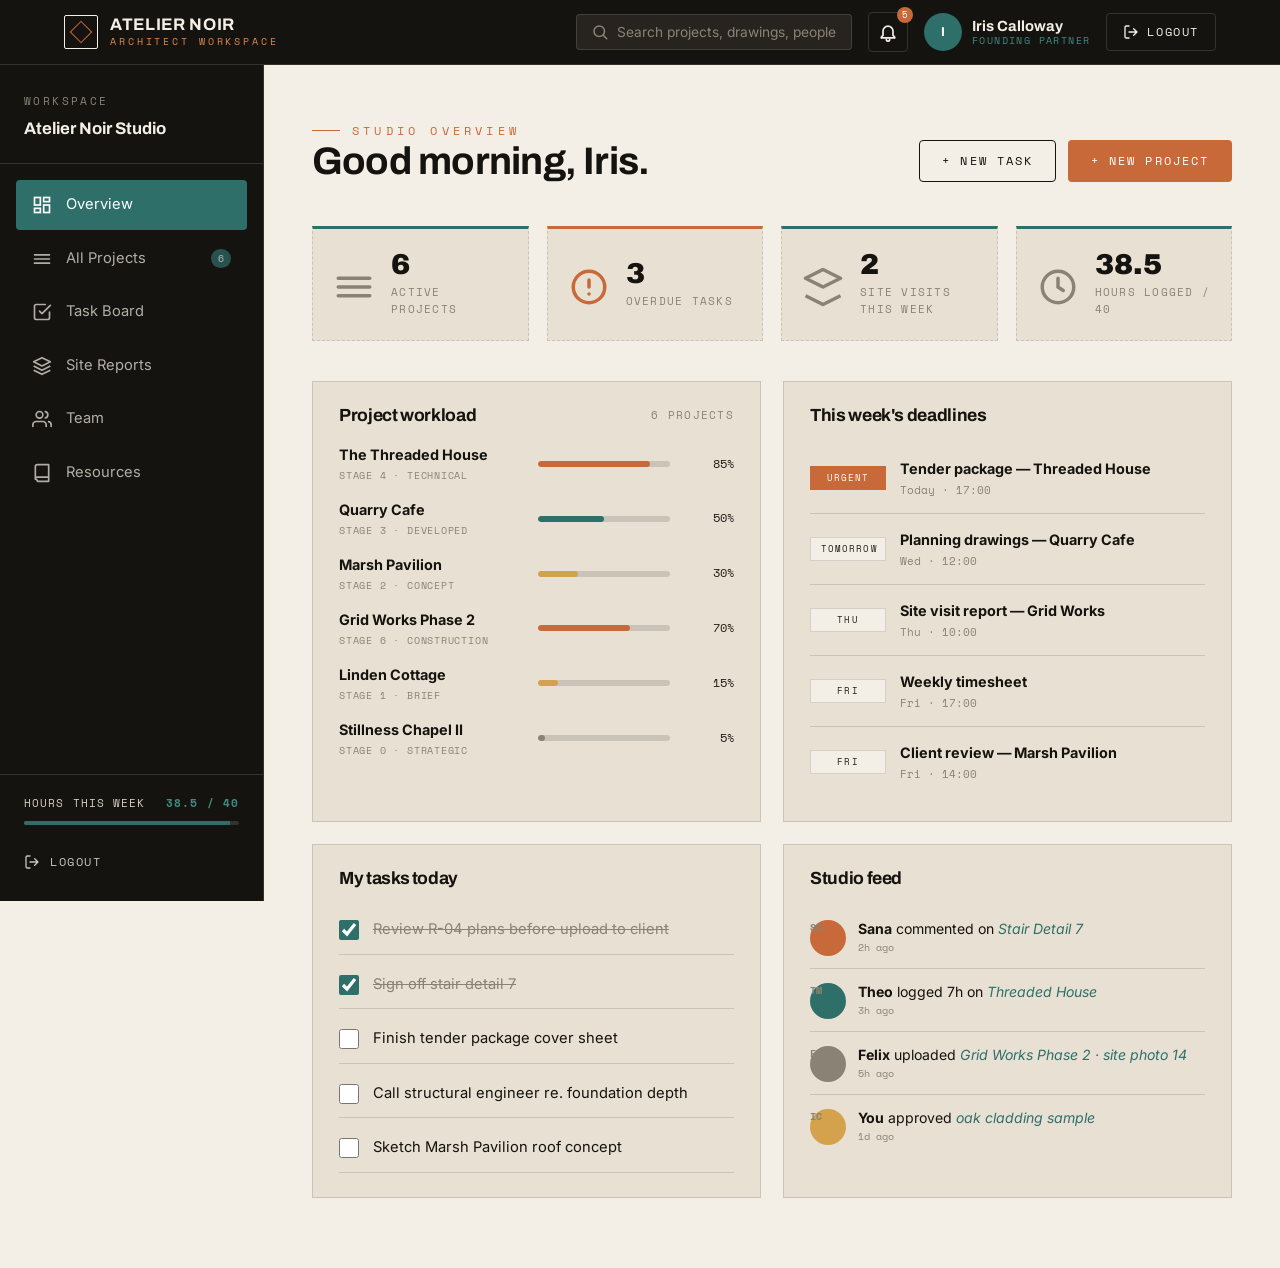
==== architect-dashboard.html @ d4b509c8 "first commit" ====
<!DOCTYPE html>
<html lang="en">
<head>
<meta charset="UTF-8" />
<meta name="viewport" content="width=device-width, initial-scale=1.0" />
<title>Architect Workspace — Atelier Noir</title>
<meta name="description" content="Architect workspace for Atelier Noir — manage projects, tasks, site reports, team and studio resources." />
<link rel="preconnect" href="https://fonts.googleapis.com" />
<link rel="preconnect" href="https://fonts.gstatic.com" crossorigin />
<link href="https://fonts.googleapis.com/css2?family=Archivo:wght@400;500;700;900&family=Inter:wght@300;400;500;600&family=Space+Mono:wght@400;700&display=swap" rel="stylesheet" />
<link rel="stylesheet" href="css/theme.css" />
<link rel="stylesheet" href="css/architect.css" />
</head>
<body class="dash-body" data-role="architect">

<!-- ============ STICKY TOPBAR ============ -->
<header class="dash-topbar" id="dashTopbar">
  <button class="sidebar-toggle" id="sidebarToggle" aria-label="Toggle menu">
    <span></span><span></span><span></span>
  </button>
  <a href="index.html" class="dash-brand">
    <span class="brand-mark"></span>
    <span class="brand-name">ATELIER NOIR<span>ARCHITECT WORKSPACE</span></span>
  </a>
  <div class="topbar-right">
    <div class="topbar-search">
      <svg viewBox="0 0 24 24"><circle cx="11" cy="11" r="7" fill="none" stroke="currentColor" stroke-width="2"/><path d="M21 21l-4.3-4.3" stroke="currentColor" stroke-width="2" stroke-linecap="round"/></svg>
      <input type="text" placeholder="Search projects, drawings, people…" id="globalSearch" />
    </div>
    <button class="icon-btn" aria-label="Notifications" id="notifBtn">
      <svg viewBox="0 0 24 24"><path d="M18 16v-5a6 6 0 10-12 0v5l-2 2v1h16v-1l-2-2zM10 21a2 2 0 004 0" fill="none" stroke="currentColor" stroke-width="2" stroke-linecap="round"/></svg>
      <i class="badge">5</i>
    </button>
    <div class="topbar-user">
      <span class="tu-avatar" style="background:#2f6f6a"><span class="avatarLetter">I</span></span>
      <span class="tu-name"><b class="profileName">Iris Calloway</b><i>Founding Partner</i></span>
    </div>
    <a href="login.html" class="logout-btn" id="logoutBtn">
      <svg viewBox="0 0 24 24"><path d="M9 21H5a2 2 0 01-2-2V5a2 2 0 012-2h4M16 17l5-5-5-5M21 12H9" fill="none" stroke="currentColor" stroke-width="2" stroke-linecap="round" stroke-linejoin="round"/></svg>
      <span>Logout</span>
    </a>
  </div>
</header>

<div class="notif-panel" id="notifPanel">
  <p class="np-title">Notifications</p>
  <div class="np-item"><i class="np-dot urgent"></i><div><b>Tender overdue — Threaded House</b><span>Package delayed 2 days</span></div></div>
  <div class="np-item"><i class="np-dot"></i><div><b>Planning decision — Quarry Cafe</b><span>Consent granted with conditions</span></div></div>
  <div class="np-item"><i class="np-dot"></i><div><b>Sana commented on stair detail</b><span>Stair Detail 7 — R-02</span></div></div>
  <div class="np-item"><i class="np-dot"></i><div><b>New RFI from contractor</b><span>Grid Works · structural query</span></div></div>
  <div class="np-item"><i class="np-dot"></i><div><b>Weekly timesheet due</b><span>Fri 17:00</span></div></div>
</div>

<div class="dash-layout">

  <!-- ============ SIDEBAR ============ -->
  <aside class="dash-sidebar" id="dashSidebar">
    <div class="sb-head">
      <p class="sb-label">Workspace</p>
      <p class="sb-project">Atelier Noir Studio</p>
    </div>
    <nav class="sb-nav">
      <button class="sb-link active" data-module="overview">
        <svg viewBox="0 0 24 24"><rect x="3" y="3" width="7" height="9" fill="none" stroke="currentColor" stroke-width="2"/><rect x="14" y="3" width="7" height="5" fill="none" stroke="currentColor" stroke-width="2"/><rect x="14" y="12" width="7" height="9" fill="none" stroke="currentColor" stroke-width="2"/><rect x="3" y="16" width="7" height="5" fill="none" stroke="currentColor" stroke-width="2"/></svg>
        <span>Overview</span>
      </button>
      <button class="sb-link" data-module="projects">
        <svg viewBox="0 0 24 24"><path d="M3 7h18M3 12h18M3 17h18" stroke="currentColor" stroke-width="2" stroke-linecap="round"/></svg>
        <span>All Projects</span>
        <i class="sb-count">6</i>
      </button>
      <button class="sb-link" data-module="tasks">
        <svg viewBox="0 0 24 24"><path d="M9 11l3 3L22 4" fill="none" stroke="currentColor" stroke-width="2" stroke-linecap="round" stroke-linejoin="round"/><path d="M21 12v7a2 2 0 01-2 2H5a2 2 0 01-2-2V5a2 2 0 012-2h11" fill="none" stroke="currentColor" stroke-width="2" stroke-linecap="round"/></svg>
        <span>Task Board</span>
      </button>
      <button class="sb-link" data-module="site">
        <svg viewBox="0 0 24 24"><path d="M12 2L2 7l10 5 10-5-10-5zM2 17l10 5 10-5M2 12l10 5 10-5" fill="none" stroke="currentColor" stroke-width="2" stroke-linejoin="round"/></svg>
        <span>Site Reports</span>
      </button>
      <button class="sb-link" data-module="team">
        <svg viewBox="0 0 24 24"><path d="M17 21v-2a4 4 0 00-4-4H5a4 4 0 00-4 4v2M9 11a4 4 0 100-8 4 4 0 000 8zM23 21v-2a4 4 0 00-3-3.87M16 3.13a4 4 0 010 7.75" fill="none" stroke="currentColor" stroke-width="2" stroke-linecap="round" stroke-linejoin="round"/></svg>
        <span>Team</span>
      </button>
      <button class="sb-link" data-module="resources">
        <svg viewBox="0 0 24 24"><path d="M4 19.5A2.5 2.5 0 016.5 17H20V2H6.5A2.5 2.5 0 004 4.5v15zM4 19.5A2.5 2.5 0 016.5 22H20v-5H6.5A2.5 2.5 0 004 19.5z" fill="none" stroke="currentColor" stroke-width="2" stroke-linejoin="round"/></svg>
        <span>Resources</span>
      </button>
    </nav>
    <div class="sb-foot">
      <div class="sb-stat-mini">
        <div class="ssm-row"><span>Hours this week</span><b>38.5 / 40</b></div>
        <div class="ssm-bar"><i style="width:96%"></i></div>
      </div>
      <a href="login.html" class="sb-logout">
        <svg viewBox="0 0 24 24"><path d="M9 21H5a2 2 0 01-2-2V5a2 2 0 012-2h4M16 17l5-5-5-5M21 12H9" fill="none" stroke="currentColor" stroke-width="2" stroke-linecap="round" stroke-linejoin="round"/></svg>
        <span>Logout</span>
      </a>
    </div>
  </aside>

  <div class="sidebar-backdrop" id="sidebarBackdrop"></div>

  <!-- ============ MAIN ============ -->
  <main class="dash-main">

    <!-- ===== OVERVIEW ===== -->
    <section class="module active" id="m-overview">
      <div class="module-head">
        <div>
          <p class="eyebrow">Studio overview</p>
          <h1>Good morning, <span class="profileName">Iris</span>.</h1>
        </div>
        <div class="module-head-actions">
          <button class="btn btn-outline btn-dark sm-btn" id="newTaskBtn">+ New task</button>
          <button class="btn btn-solid sm-btn" id="newProjectBtn">+ New project</button>
        </div>
      </div>

      <!-- KPI row -->
      <div class="kpi-grid">
        <div class="kpi-card">
          <span class="kpi-ic"><svg viewBox="0 0 24 24"><path d="M3 7h18M3 12h18M3 17h18" stroke="currentColor" stroke-width="2" stroke-linecap="round"/></svg></span>
          <div><b>6</b><span>Active projects</span></div>
        </div>
        <div class="kpi-card kpi-warn">
          <span class="kpi-ic"><svg viewBox="0 0 24 24"><circle cx="12" cy="12" r="9" fill="none" stroke="currentColor" stroke-width="2"/><path d="M12 8v4M12 16h.01" stroke="currentColor" stroke-width="2" stroke-linecap="round"/></svg></span>
          <div><b>3</b><span>Overdue tasks</span></div>
        </div>
        <div class="kpi-card">
          <span class="kpi-ic"><svg viewBox="0 0 24 24"><path d="M12 2L2 7l10 5 10-5-10-5zM2 17l10 5 10-5" fill="none" stroke="currentColor" stroke-width="2" stroke-linejoin="round"/></svg></span>
          <div><b>2</b><span>Site visits this week</span></div>
        </div>
        <div class="kpi-card">
          <span class="kpi-ic"><svg viewBox="0 0 24 24"><circle cx="12" cy="12" r="9" fill="none" stroke="currentColor" stroke-width="2"/><path d="M12 7v5l3 2" fill="none" stroke="currentColor" stroke-width="2" stroke-linecap="round"/></svg></span>
          <div><b>38.5</b><span>Hours logged / 40</span></div>
        </div>
      </div>

      <!-- workload + deadlines -->
      <div class="ov-two-col">
        <div class="ov-panel">
          <div class="op-head"><h3>Project workload</h3><span>6 projects</span></div>
          <div class="workload-list">
            <div class="wl-row"><div class="wl-info"><b>The Threaded House</b><span>Stage 4 · Technical</span></div><div class="wl-bar"><i style="width:85%;background:var(--accent)"></i></div><span class="wl-pct">85%</span></div>
            <div class="wl-row"><div class="wl-info"><b>Quarry Cafe</b><span>Stage 3 · Developed</span></div><div class="wl-bar"><i style="width:50%;background:var(--teal)"></i></div><span class="wl-pct">50%</span></div>
            <div class="wl-row"><div class="wl-info"><b>Marsh Pavilion</b><span>Stage 2 · Concept</span></div><div class="wl-bar"><i style="width:30%;background:var(--gold)"></i></div><span class="wl-pct">30%</span></div>
            <div class="wl-row"><div class="wl-info"><b>Grid Works Phase 2</b><span>Stage 6 · Construction</span></div><div class="wl-bar"><i style="width:70%;background:var(--accent)"></i></div><span class="wl-pct">70%</span></div>
            <div class="wl-row"><div class="wl-info"><b>Linden Cottage</b><span>Stage 1 · Brief</span></div><div class="wl-bar"><i style="width:15%;background:var(--gold)"></i></div><span class="wl-pct">15%</span></div>
            <div class="wl-row"><div class="wl-info"><b>Stillness Chapel II</b><span>Stage 0 · Strategic</span></div><div class="wl-bar"><i style="width:5%;background:var(--stone)"></i></div><span class="wl-pct">5%</span></div>
          </div>
        </div>

        <div class="ov-panel">
          <div class="op-head"><h3>This week's deadlines</h3></div>
          <div class="deadline-list">
            <div class="dl-row urgent"><span class="dl-flag">URGENT</span><div><b>Tender package — Threaded House</b><i>Today · 17:00</i></div></div>
            <div class="dl-row"><span class="dl-flag">TOMORROW</span><div><b>Planning drawings — Quarry Cafe</b><i>Wed · 12:00</i></div></div>
            <div class="dl-row"><span class="dl-flag">THU</span><div><b>Site visit report — Grid Works</b><i>Thu · 10:00</i></div></div>
            <div class="dl-row"><span class="dl-flag">FRI</span><div><b>Weekly timesheet</b><i>Fri · 17:00</i></div></div>
            <div class="dl-row"><span class="dl-flag">FRI</span><div><b>Client review — Marsh Pavilion</b><i>Fri · 14:00</i></div></div>
          </div>
        </div>
      </div>

      <!-- recent tasks + feed -->
      <div class="ov-two-col">
        <div class="ov-panel">
          <div class="op-head"><h3>My tasks today</h3></div>
          <div class="today-tasks">
            <label class="tt-row"><input type="checkbox" checked /><span class="tt-text done">Review R-04 plans before upload to client</span></label>
            <label class="tt-row"><input type="checkbox" checked /><span class="tt-text done">Sign off stair detail 7</span></label>
            <label class="tt-row"><input type="checkbox" /><span class="tt-text">Finish tender package cover sheet</span></label>
            <label class="tt-row"><input type="checkbox" /><span class="tt-text">Call structural engineer re. foundation depth</span></label>
            <label class="tt-row"><input type="checkbox" /><span class="tt-text">Sketch Marsh Pavilion roof concept</span></label>
          </div>
        </div>
        <div class="ov-panel">
          <div class="op-head"><h3>Studio feed</h3></div>
          <div class="feed-list">
            <div class="feed-row"><span class="feed-av" style="background:#c8693a">SO</span><div><b>Sana</b> commented on <i>Stair Detail 7</i><span>2h ago</span></div></div>
            <div class="feed-row"><span class="feed-av" style="background:#2f6f6a">TM</span><div><b>Theo</b> logged 7h on <i>Threaded House</i><span>3h ago</span></div></div>
            <div class="feed-row"><span class="feed-av" style="background:#8a8275">FB</span><div><b>Felix</b> uploaded <i>Grid Works Phase 2 · site photo 14</i><span>5h ago</span></div></div>
            <div class="feed-row"><span class="feed-av" style="background:#d4a24c">IC</span><div><b>You</b> approved <i>oak cladding sample</i><span>1d ago</span></div></div>
          </div>
        </div>
      </div>
    </section>

    <!-- ===== ALL PROJECTS ===== -->
    <section class="module" id="m-projects">
      <div class="module-head">
        <div><p class="eyebrow">Studio portfolio</p><h1>All Projects</h1></div>
        <div class="proj-controls">
          <div class="proj-search"><svg viewBox="0 0 24 24"><circle cx="11" cy="11" r="7" fill="none" stroke="currentColor" stroke-width="2"/><path d="M21 21l-4.3-4.3" stroke="currentColor" stroke-width="2" stroke-linecap="round"/></svg><input type="text" id="projSearch" placeholder="Filter by name…" /></div>
          <select id="projStageFilter" class="proj-select">
            <option value="all">All stages</option>
            <option value="0">Stage 0</option><option value="1">Stage 1</option><option value="2">Stage 2</option><option value="3">Stage 3</option><option value="4">Stage 4</option><option value="6">Stage 6</option>
          </select>
        </div>
      </div>

      <div class="proj-table">
        <div class="prt-head">
          <span>Project</span><span>Stage</span><span>Lead</span><span>Team</span><span>Progress</span><span>Status</span>
        </div>
        <div class="prt-row" data-name="threaded house" data-stage="4">
          <div class="prt-name"><img src="images/dash1.webp" alt="" /><div><b>The Threaded House</b><i>Islington · Residential</i></div></div>
          <span>Stage 4</span>
          <span>Iris Calloway</span>
          <div class="prt-team"><span style="background:#2f6f6a">IC</span><span style="background:#c8693a">TM</span><span style="background:#d4a24c">SO</span></div>
          <div class="prt-prog"><div class="prt-bar"><i style="width:42%"></i></div><b>42%</b></div>
          <span class="prt-status active">On track</span>
        </div>
        <div class="prt-row" data-name="quarry cafe" data-stage="3">
          <div class="prt-name"><img src="images/dash2.webp" alt="" /><div><b>Quarry Cafe</b><i>Derbyshire · Cultural</i></div></div>
          <span>Stage 3</span>
          <span>Iris Calloway</span>
          <div class="prt-team"><span style="background:#2f6f6a">IC</span><span style="background:#8a8275">FB</span></div>
          <div class="prt-prog"><div class="prt-bar"><i style="width:58%"></i></div><b>58%</b></div>
          <span class="prt-status">Planning</span>
        </div>
        <div class="prt-row" data-name="marsh pavilion" data-stage="2">
          <div class="prt-name"><img src="images/dash3.webp" alt="" /><div><b>Marsh Pavilion</b><i>Norfolk · Cultural</i></div></div>
          <span>Stage 2</span>
          <span>Theo Marchetti</span>
          <div class="prt-team"><span style="background:#c8693a">TM</span><span style="background:#d4a24c">SO</span></div>
          <div class="prt-prog"><div class="prt-bar"><i style="width:30%"></i></div><b>30%</b></div>
          <span class="prt-status">Concept</span>
        </div>
        <div class="prt-row" data-name="grid works phase 2" data-stage="6">
          <div class="prt-name"><img src="images/dash4.webp" alt="" /><div><b>Grid Works Phase 2</b><i>Birmingham · Commercial</i></div></div>
          <span>Stage 6</span>
          <span>Felix Brandt</span>
          <div class="prt-team"><span style="background:#8a8275">FB</span><span style="background:#2f6f6a">IC</span><span style="background:#c8693a">TM</span></div>
          <div class="prt-prog"><div class="prt-bar"><i style="width:70%"></i></div><b>70%</b></div>
          <span class="prt-status active">On site</span>
        </div>
        <div class="prt-row" data-name="linden cottage" data-stage="1">
          <div class="prt-name"><img src="images/dash5.webp" alt="" /><div><b>Linden Cottage</b><i>Surrey · Residential</i></div></div>
          <span>Stage 1</span>
          <span>Theo Marchetti</span>
          <div class="prt-team"><span style="background:#c8693a">TM</span></div>
          <div class="prt-prog"><div class="prt-bar"><i style="width:15%"></i></div><b>15%</b></div>
          <span class="prt-status">Brief</span>
        </div>
        <div class="prt-row" data-name="stillness chapel ii" data-stage="0">
          <div class="prt-name"><img src="images/dash6.webp" alt="" /><div><b>Stillness Chapel II</b><i>Kent · Cultural</i></div></div>
          <span>Stage 0</span>
          <span>Iris Calloway</span>
          <div class="prt-team"><span style="background:#2f6f6a">IC</span></div>
          <div class="prt-prog"><div class="prt-bar"><i style="width:5%"></i></div><b>5%</b></div>
          <span class="prt-status">Strategic</span>
        </div>
      </div>
    </section>

    <!-- ===== TASK BOARD ===== -->
    <section class="module" id="m-tasks">
      <div class="module-head">
        <div><p class="eyebrow">Kanban</p><h1>Task Board</h1></div>
        <button class="btn btn-solid sm-btn" id="addTaskCol">+ Add card</button>
      </div>
      <div class="kanban" id="kanban">
        <div class="kb-col">
          <div class="kb-col-head"><span class="kb-dot todo"></span><b>To do</b><i>4</i></div>
          <div class="kb-cards">
            <div class="kb-card" draggable="true">
              <span class="kb-tag" style="background:var(--accent)">Threaded House</span>
              <p>Finish tender cover sheet &amp; prelims</p>
              <div class="kb-foot"><span class="kb-due urgent">Today</span><span class="kb-av" style="background:#2f6f6a">IC</span></div>
            </div>
            <div class="kb-card" draggable="true">
              <span class="kb-tag" style="background:var(--teal)">Quarry Cafe</span>
              <p>Update planning drawings per conditions</p>
              <div class="kb-foot"><span class="kb-due">Wed</span><span class="kb-av" style="background:#8a8275">FB</span></div>
            </div>
            <div class="kb-card" draggable="true">
              <span class="kb-tag" style="background:var(--gold)">Marsh Pavilion</span>
              <p>Sketch roof concept — three options</p>
              <div class="kb-foot"><span class="kb-due">Fri</span><span class="kb-av" style="background:#c8693a">TM</span></div>
            </div>
            <div class="kb-card" draggable="true">
              <span class="kb-tag" style="background:var(--stone)">Studio</span>
              <p>Order basswood for model shop</p>
              <div class="kb-foot"><span class="kb-due">Next wk</span><span class="kb-av" style="background:#d4a24c">SO</span></div>
            </div>
          </div>
        </div>
        <div class="kb-col">
          <div class="kb-col-head"><span class="kb-dot doing"></span><b>In progress</b><i>3</i></div>
          <div class="kb-cards">
            <div class="kb-card" draggable="true">
              <span class="kb-tag" style="background:var(--accent)">Threaded House</span>
              <p>Stair detail 7 — steel stringer connection</p>
              <div class="kb-foot"><span class="kb-due">Today</span><span class="kb-av" style="background:#d4a24c">SO</span></div>
            </div>
            <div class="kb-card" draggable="true">
              <span class="kb-tag" style="background:var(--accent)">Threaded House</span>
              <p>R-04 ground &amp; first floor plans</p>
              <div class="kb-foot"><span class="kb-due">Today</span><span class="kb-av" style="background:#2f6f6a">IC</span></div>
            </div>
            <div class="kb-card" draggable="true">
              <span class="kb-tag" style="background:var(--teal)">Quarry Cafe</span>
              <p>Daylight study — south elevation</p>
              <div class="kb-foot"><span class="kb-due">Thu</span><span class="kb-av" style="background:#8a8275">FB</span></div>
            </div>
          </div>
        </div>
        <div class="kb-col">
          <div class="kb-col-head"><span class="kb-dot review"></span><b>In review</b><i>2</i></div>
          <div class="kb-cards">
            <div class="kb-card" draggable="true">
              <span class="kb-tag" style="background:var(--accent)">Threaded House</span>
              <p>Material sample — oak cladding</p>
              <div class="kb-foot"><span class="kb-due done">Approved</span><span class="kb-av" style="background:#2f6f6a">IC</span></div>
            </div>
            <div class="kb-card" draggable="true">
              <span class="kb-tag" style="background:var(--gold)">Marsh Pavilion</span>
              <p>Concept model 1:100 — review</p>
              <div class="kb-foot"><span class="kb-due">Fri</span><span class="kb-av" style="background:#c8693a">TM</span></div>
            </div>
          </div>
        </div>
        <div class="kb-col">
          <div class="kb-col-head"><span class="kb-dot done"></span><b>Done</b><i>5</i></div>
          <div class="kb-cards">
            <div class="kb-card" draggable="true">
              <span class="kb-tag" style="background:var(--accent)">Threaded House</span>
              <p>RIBA Stage 3 sign-off</p>
              <div class="kb-foot"><span class="kb-due done">Complete</span><span class="kb-av" style="background:#2f6f6a">IC</span></div>
            </div>
            <div class="kb-card" draggable="true">
              <span class="kb-tag" style="background:var(--teal)">Quarry Cafe</span>
              <p>Planning application submitted</p>
              <div class="kb-foot"><span class="kb-due done">Complete</span><span class="kb-av" style="background:#8a8275">FB</span></div>
            </div>
            <div class="kb-card" draggable="true">
              <span class="kb-tag" style="background:var(--accent)">Threaded House</span>
              <p>Structural calculations — foundations</p>
              <div class="kb-foot"><span class="kb-due done">Complete</span><span class="kb-av" style="background:#c8693a">TM</span></div>
            </div>
          </div>
        </div>
      </div>
    </section>

    <!-- ===== SITE REPORTS ===== -->
    <section class="module" id="m-site">
      <div class="module-head"><div><p class="eyebrow">On site</p><h1>Site Reports</h1></div></div>

      <div class="site-summary">
        <div class="ss-card"><b>2</b><span>Active sites</span></div>
        <div class="ss-card"><b>14</b><span>Reports this month</span></div>
        <div class="ss-card"><b>1</b><span>RFI open</span></div>
        <div class="ss-card"><b>0</b><span>Defects logged</span></div>
      </div>

      <div class="site-reports">
        <h3>Recent reports</h3>
        <div class="sr-card">
          <div class="sr-head">
            <div class="sr-thumb"><img src="images/dash7.webp" alt="Site" /></div>
            <div class="sr-meta"><span class="sr-date">12 Sep 2025</span><h4>Grid Works Phase 2 — Visit 14</h4><p>Birmingham · Felix Brandt</p></div>
            <span class="sr-status ok">On programme</span>
          </div>
          <div class="sr-body">
            <p>Steel frame erection 80% complete. Second-floor deck poured. Cladding mock-up panel approved on site. No safety incidents. Next visit: 26 Sep.</p>
            <div class="sr-photos">
              <img src="images/dash9.webp" alt="Site photo" />
              <img src="images/dash10.webp" alt="Site photo" />
              <img src="images/dash11.webp" alt="Site photo" />
            </div>
          </div>
        </div>
        <div class="sr-card">
          <div class="sr-head">
            <div class="sr-thumb"><img src="images/dash12.webp" alt="Site" /></div>
            <div class="sr-meta"><span class="sr-date">08 Sep 2025</span><h4>Threaded House — Pre-start check</h4><p>Islington · Iris Calloway</p></div>
            <span class="sr-status warn">Action needed</span>
          </div>
          <div class="sr-body">
            <p>Party wall agreement still pending with No. 42. Temporary staircase access confirmed. Hoarding permit granted. Recommend chasing party wall surveyor before site start.</p>
            <div class="sr-actions">
              <div class="sr-action"><b>Open</b><span>Party wall — No. 42</span></div>
              <div class="sr-action"><b>Closed</b><span>Hoarding permit</span></div>
              <div class="sr-action"><b>Closed</b><span>Temp power</span></div>
            </div>
          </div>
        </div>
        <div class="sr-card">
          <div class="sr-head">
            <div class="sr-thumb"><img src="images/dash13.webp" alt="Site" /></div>
            <div class="sr-meta"><span class="sr-date">02 Sep 2025</span><h4>Grid Works Phase 2 — Visit 13</h4><p>Birmingham · Felix Brandt</p></div>
            <span class="sr-status ok">On programme</span>
          </div>
          <div class="sr-body">
            <p>First-floor slab poured and cured. Service routes confirmed with M&E. Crane base inspected and signed off. Minor programme delay on cladding delivery — 3 days, recoverable.</p>
          </div>
        </div>
      </div>
    </section>

    <!-- ===== TEAM ===== -->
    <section class="module" id="m-team">
      <div class="module-head"><div><p class="eyebrow">The practice</p><h1>Team</h1></div></div>

      <div class="team-stats">
        <div class="ts-card"><b>38</b><span>People</span></div>
        <div class="ts-card"><b>6</b><span>Partners &amp; associates</span></div>
        <div class="ts-card"><b>22</b><span>Architects</span></div>
        <div class="ts-card"><b>10</b><span>Model &amp; support</span></div>
      </div>

      <div class="team-directory">
        <h3>Leadership</h3>
        <div class="td-grid">
          <div class="td-card">
            <div class="td-photo"><img src="images/dash14.webp" alt="" /><span class="td-status online"></span></div>
            <div class="td-info"><h4>Iris Calloway</h4><span>Founding Partner</span><p>Cultural · Model shop</p></div>
          </div>
          <div class="td-card">
            <div class="td-photo"><img src="images/dash1.webp" alt="" /><span class="td-status online"></span></div>
            <div class="td-info"><h4>Theo Marchetti</h4><span>Partner, Residential</span><p>Housing · Townhouses</p></div>
          </div>
          <div class="td-card">
            <div class="td-photo"><img src="images/dash2.webp" alt="" /><span class="td-status away"></span></div>
            <div class="td-info"><h4>Sana Okafor</h4><span>Associate, Interiors</span><p>Joinery · Lighting</p></div>
          </div>
          <div class="td-card">
            <div class="td-photo"><img src="images/dash3.webp" alt="" /><span class="td-status online"></span></div>
            <div class="td-info"><h4>Felix Brandt</h4><span>Associate, Commercial</span><p>Workplace · Adaptive reuse</p></div>
          </div>
        </div>

        <h3>Project architects</h3>
        <div class="td-list">
          <div class="tdl-row"><span class="tdl-av" style="background:var(--accent)">RA</span><div><b>Rohan Apte</b><i>Part 3 · Threaded House</i></div><span class="tdl-hours">36h</span></div>
          <div class="tdl-row"><span class="tdl-av" style="background:var(--teal)">MK</span><div><b>Mara Klein</b><i>Part 2 · Quarry Cafe</i></div><span class="tdl-hours">39h</span></div>
          <div class="tdl-row"><span class="tdl-av" style="background:var(--gold)">JD</span><div><b>Jordan Devi</b><i>Part 2 · Marsh Pavilion</i></div><span class="tdl-hours">34h</span></div>
          <div class="tdl-row"><span class="tdl-av" style="background:var(--stone)">LH</span><div><b>Liam Halloran</b><i>Part 1 · Linden Cottage</i></div><span class="tdl-hours">40h</span></div>
          <div class="tdl-row"><span class="tdl-av" style="background:var(--accent)">NV</span><div><b>Nadia Volkov</b><i>Model maker · Workshop</i></div><span class="tdl-hours">38h</span></div>
        </div>
      </div>
    </section>

    <!-- ===== RESOURCES ===== -->
    <section class="module" id="m-resources">
      <div class="module-head"><div><p class="eyebrow">Studio library</p><h1>Resources</h1></div></div>

      <div class="res-grid">
        <div class="res-col">
          <h3>Templates</h3>
          <div class="res-list">
            <a class="res-item"><span class="res-ic">⬚</span><div><b>Drawing sheet template A1</b><i>Indesign · 2.4 MB</i></div></a>
            <a class="res-item"><span class="res-ic">⬚</span><div><b>Site report template</b><i>Word · 86 KB</i></div></a>
            <a class="res-item"><span class="res-ic">⬚</span><div><b>Fee proposal template</b><i>Excel · 120 KB</i></div></a>
            <a class="res-item"><span class="res-ic">⬂</span><div><b>RIBA Plan of Work 2020</b><i>PDF · 4.1 MB</i></div></a>
            <a class="res-item"><span class="res-ic">⬂</span><div><b>Material palette master</b><i>PDF · 8.7 MB</i></div></a>
          </div>
        </div>
        <div class="res-col">
          <h3>Material library</h3>
          <div class="res-mat-grid">
            <div class="res-mat"><div class="rm-swatch" style="background:#8a7e6d"></div><b>Board-formed concrete</b><i>Supplier · BPM</i></div>
            <div class="res-mat"><div class="rm-swatch" style="background:#c8a78a"></div><b>European oak, UV-oil</b><i>Supplier · Vastern</i></div>
            <div class="res-mat"><div class="rm-swatch" style="background:#5a5a52"></div><b>Black steel, waxed</b><i>Supplier · Ironworks Co</i></div>
            <div class="res-mat"><div class="rm-swatch" style="background:#d9cfbd"></div><b>Lime plaster, hand-trowelled</b><i>Supplier · Limebase</i></div>
            <div class="res-mat"><div class="rm-swatch" style="background:#3a3a36"></div><b>Brushed slate</b><i>Supplier :: Welsh Slate</i></div>
            <div class="res-mat"><div class="rm-swatch" style="background:#b8a890"></div><b>Travertine, honed</b><i>Supplier :: Stone Group</i></div>
          </div>
        </div>
        <div class="res-col">
          <h3>Suppliers &amp; consultants</h3>
          <div class="res-list">
            <a class="res-item"><span class="res-ic">◆</span><div><b>Webber Smith — structures</b><i>020 7403 1199</i></div></a>
            <a class="res-item"><span class="res-ic">◆</span><div><b>Holt M&amp;E — services</b><i>020 7833 4040</i></div></a>
            <a class="res-item"><span class="res-ic">◆</span><div><b>Vastern Timber — oak</b><i>01249 712 000</i></div></a>
            <a class="res-item"><span class="res-ic">◆</span><div><b>Ironworks Co — steel</b><i>0117 955 5577</i></div></a>
            <a class="res-item"><span class="res-ic">◆</span><div><b>Limebase — plaster</b><i>01264 731 222</i></div></a>
          </div>
        </div>
      </div>

      <div class="res-hours">
        <h3>Studio hours — this week</h3>
        <div class="hours-bar">
          <div class="hb-day"><span>Mon</span><div class="hb-fill" style="height:85%"></div><b>8.5</b></div>
          <div class="hb-day"><span>Tue</span><div class="hb-fill" style="height:75%"></div><b>7.5</b></div>
          <div class="hb-day"><span>Wed</span><div class="hb-fill" style="height:95%"></div><b>9.5</b></div>
          <div class="hb-day"><span>Thu</span><div class="hb-fill" style="height:70%"></div><b>7.0</b></div>
          <div class="hb-day"><span>Fri</span><div class="hb-fill" style="height:60%"></div><b>6.0</b></div>
        </div>
        <p class="hours-total">Total: <b>38.5h</b> of 40h target</p>
      </div>
    </section>

  </main>
</div>

<script src="js/theme.js"></script>
<script src="js/architect.js"></script>
</body>
</html>
---- css/theme.css ----
/* ============================================================
   ATELIER NOIR — Shared Theme
   Architecture studio website. Warm graphite + terracotta + cream.
   ============================================================ */

:root {
  /* Core palette */
  --ink:        #15130f;   /* near-black warm graphite */
  --ink-soft:   #211e18;
  --ink-2:      #2c2820;
  --paper:      #f4efe6;   /* warm cream */
  --paper-2:    #e8e1d3;
  --sand:       #d9cfbd;
  --stone:      #8a8275;

  /* Accents (attractive, high-contrast) */
  --accent:     #c8693a;   /* terracotta */
  --accent-2:   #e0884d;   /* light terracotta */
  --teal:       #2f6f6a;   /* deep teal-green */
  --teal-2:     #3f8a83;
  --gold:       #d4a24c;   /* muted brass */

  /* Functional ramps */
  --success:    #4c7a4c;
  --warning:    #d4a24c;
  --error:      #b5453c;

  /* Lines */
  --line:       rgba(244,239,230,0.14);
  --line-dark:  rgba(21,19,15,0.14);

  /* Type */
  --font-head: "Archivo", "Space Grotesk", system-ui, sans-serif;
  --font-body: "Inter", system-ui, -apple-system, sans-serif;
  --font-mono: "Space Mono", ui-monospace, monospace;

  /* Layout */
  --maxw: 1280px;
  --gut:  clamp(20px, 5vw, 64px);
  --radius: 4px;
  --ease: cubic-bezier(0.22, 1, 0.36, 1);
}

* { margin: 0; padding: 0; box-sizing: border-box; }

html { scroll-behavior: smooth; -webkit-text-size-adjust: 100%; }

body {
  font-family: var(--font-body);
  background: var(--paper);
  color: var(--ink);
  line-height: 1.6;
  overflow-x: hidden;
  font-size: 16px;
}

img { max-width: 100%; display: block; }
a { color: inherit; text-decoration: none; }
ul { list-style: none; }
button { font: inherit; cursor: pointer; border: none; background: none; color: inherit; }

::selection { background: var(--accent); color: var(--paper); }

/* ---------- Typography ---------- */
h1, h2, h3, h4 {
  font-family: var(--font-head);
  font-weight: 700;
  line-height: 1.1;
  letter-spacing: -0.02em;
}
h1 { font-size: clamp(2.6rem, 6vw, 5.2rem); }
h2 { font-size: clamp(2rem, 4.5vw, 3.6rem); }
h3 { font-size: clamp(1.3rem, 2.4vw, 1.9rem); }
.eyebrow {
  font-family: var(--font-mono);
  font-size: 0.75rem;
  letter-spacing: 0.35em;
  text-transform: uppercase;
  color: var(--accent);
  display: inline-flex;
  align-items: center;
  gap: 12px;
}
.eyebrow::before {
  content: "";
  width: 28px; height: 1px;
  background: var(--accent);
  display: inline-block;
}
.lead { font-size: clamp(1.05rem, 1.6vw, 1.25rem); color: var(--ink-soft); line-height: 1.7; }

/* ---------- Layout helpers ---------- */
.container { max-width: var(--maxw); margin: 0 auto; padding: 0 var(--gut); }
section { position: relative; }
.section-pad { padding: clamp(72px, 12vw, 140px) 0; }

.bg-ink    { background: var(--ink); color: var(--paper); }
.bg-ink-2  { background: var(--ink-soft); color: var(--paper); }
.bg-paper  { background: var(--paper); color: var(--ink); }
.bg-sand   { background: var(--paper-2); color: var(--ink); }
.bg-teal   { background: var(--teal); color: var(--paper); }

.section-head { max-width: 720px; margin-bottom: clamp(40px, 6vw, 72px); }
.section-head.center { margin-left: auto; margin-right: auto; text-align: center; }
.section-head.center .eyebrow { justify-content: center; }

.divider-rule {
  height: 1px; background: currentColor; opacity: 0.16;
  margin: clamp(56px,9vw,96px) 0 0;
}

/* ---------- Buttons ---------- */
.btn {
  display: inline-flex; align-items: center; gap: 12px;
  font-family: var(--font-mono); font-size: 0.8rem;
  letter-spacing: 0.18em; text-transform: uppercase;
  padding: 16px 28px; border-radius: var(--radius);
  position: relative; overflow: hidden;
  transition: transform .4s var(--ease), box-shadow .4s var(--ease);
  border: 1px solid transparent;
}
.btn .arrow { transition: transform .4s var(--ease); }
.btn:hover .arrow { transform: translateX(6px); }
.btn-solid  { background: var(--accent); color: #fff; }
.btn-solid:hover  { transform: translateY(-3px); box-shadow: 0 14px 30px -12px rgba(200,105,58,.7); }
.btn-outline { border-color: currentColor; }
.btn-outline:hover { background: var(--accent); border-color: var(--accent); color:#fff; transform: translateY(-3px); }
.btn-ghost-paper { color: var(--paper); border-color: var(--line); }
.btn-ghost-paper:hover { background: var(--paper); color: var(--ink); border-color: var(--paper); }

/* ---------- Top bar / Nav ---------- */
.topbar {
  position: fixed; top: 0; left: 0; right: 0; z-index: 80;
  display: flex; align-items: center; justify-content: space-between;
  padding: 18px var(--gut);
  transition: background .4s var(--ease), padding .4s var(--ease), border-color .4s;
  border-bottom: 1px solid transparent;
}
.topbar.scrolled {
  background: rgba(21,19,15,0.92);
  backdrop-filter: blur(10px);
  padding: 12px var(--gut);
  border-bottom-color: var(--line);
}
.brand { display: flex; align-items: center; gap: 12px; color: var(--paper); }
.brand-mark {
  width: 34px; height: 34px; position: relative;
  border: 1.5px solid var(--paper); border-radius: 2px;
  display: grid; place-items: center;
}
.brand-mark::after {
  content: ""; width: 14px; height: 14px;
  border: 1.5px solid var(--accent); transform: rotate(45deg);
}
.brand-name {
  font-family: var(--font-head); font-weight: 700; font-size: 1.05rem;
  letter-spacing: 0.04em; line-height: 1; color: var(--paper);
}
.brand-name span { display:block; font-family: var(--font-mono); font-weight:400; font-size:.6rem; letter-spacing:.3em; color: var(--accent-2); margin-top:3px; }

.nav-links {
  display: flex; align-items: center; gap: 34px;
}
.nav-links a {
  font-family: var(--font-mono); font-size: 0.78rem; letter-spacing: 0.16em;
  text-transform: uppercase; color: var(--paper); opacity: 0.8;
  position: relative; padding: 6px 0; transition: opacity .3s, color .3s;
}
.nav-links a::after {
  content:""; position:absolute; left:0; bottom:0; height:1px; width:0;
  background: var(--accent); transition: width .4s var(--ease);
}
.nav-links a:hover, .nav-links a.active { opacity:1; }
.nav-links a:hover::after, .nav-links a.active::after { width:100%; }

.nav-right { display:flex; align-items:center; gap: 22px; }
.login-link {
  font-family: var(--font-mono); font-size: 0.74rem; letter-spacing: 0.18em;
  text-transform: uppercase; color: var(--paper);
  border: 1px solid var(--line); padding: 10px 20px; border-radius: var(--radius);
  transition: background .35s, border-color .35s, color .35s;
}
.login-link:hover { background: var(--accent); border-color: var(--accent); color:#fff; }

.menu-toggle {
  display: none; width: 44px; height: 44px; position: relative; z-index: 90;
}
.menu-toggle span {
  position: absolute; left: 10px; right: 10px; height: 2px; background: var(--paper);
  transition: transform .4s var(--ease), opacity .3s, top .4s var(--ease);
}
.menu-toggle span:nth-child(1){ top:15px; }
.menu-toggle span:nth-child(2){ top:21px; }
.menu-toggle span:nth-child(3){ top:27px; }
.menu-toggle.open span:nth-child(1){ top:21px; transform: rotate(45deg); }
.menu-toggle.open span:nth-child(2){ opacity:0; }
.menu-toggle.open span:nth-child(3){ top:21px; transform: rotate(-45deg); }

/* ---------- Mobile menu (full height, half width) ---------- */
.mobile-menu {
  position: fixed; top: 0; right: 0; height: 100vh; width: 50vw;
  min-width: 280px;
  background: var(--ink); color: var(--paper);
  z-index: 85;
  transform: translateX(100%);
  transition: transform .55s var(--ease);
  display: flex; flex-direction: column;
  padding: 96px 28px 40px;
  border-left: 1px solid var(--line);
  overflow-y: auto;
}
.mobile-menu.open { transform: translateX(0); }
.mobile-menu::before {
  content:""; position:absolute; inset:0; opacity:.06; pointer-events:none;
  background-image:
    linear-gradient(var(--paper) 1px, transparent 1px),
    linear-gradient(90deg, var(--paper) 1px, transparent 1px);
  background-size: 32px 32px;
}
.mobile-menu .m-label {
  font-family: var(--font-mono); font-size:.7rem; letter-spacing:.3em;
  text-transform:uppercase; color: var(--accent-2); margin-bottom: 18px;
}
.mobile-menu nav { display:flex; flex-direction:column; gap: 4px; position:relative; }
.mobile-menu nav a {
  font-family: var(--font-head); font-weight:700; font-size: 1.7rem;
  color: var(--paper); padding: 12px 0; border-bottom: 1px solid var(--line);
  display:flex; justify-content:space-between; align-items:center;
  transition: color .3s, padding-left .4s var(--ease);
}
.mobile-menu nav a .num {
  font-family: var(--font-mono); font-weight:400; font-size:.7rem; color: var(--accent);
}
.mobile-menu nav a:hover { color: var(--accent-2); padding-left: 10px; }
.mobile-menu .m-foot { margin-top: auto; padding-top: 30px; }
.mobile-menu .login-btn {
  width:100%; text-align:center; justify-content:center;
  background: var(--accent); color:#fff; margin-bottom: 18px;
}
.mobile-menu .login-btn:hover { background: var(--accent-2); }
.mobile-menu .m-contact {
  font-size:.82rem; color: var(--sand); line-height:1.7;
}
.menu-backdrop {
  position: fixed; inset: 0; background: rgba(0,0,0,0.5);
  z-index: 84; opacity: 0; visibility: hidden;
  transition: opacity .4s, visibility .4s;
}
.menu-backdrop.open { opacity:1; visibility: visible; }

/* ---------- Footer (shared) ---------- */
.site-footer {
  background: var(--ink); color: var(--paper);
  padding: clamp(70px,10vw,110px) 0 36px;
  border-top: 1px solid var(--line);
}
.footer-grid {
  display:grid; grid-template-columns: 1.4fr 1fr 1fr 1fr; gap: 40px;
}
.footer-brand p { color: var(--sand); margin-top: 18px; max-width: 320px; line-height:1.7; }
.footer-col h4 {
  font-family: var(--font-mono); font-size:.72rem; letter-spacing:.28em;
  text-transform:uppercase; color: var(--accent-2); margin-bottom: 20px; font-weight:400;
}
.footer-col a, .footer-col li {
  display:block; color: var(--paper); opacity:.8; padding: 7px 0; font-size:.92rem;
  transition: opacity .3s, color .3s, padding-left .3s;
}
.footer-col a:hover { opacity:1; color: var(--accent-2); padding-left:6px; }
.footer-bottom {
  margin-top: clamp(48px,7vw,72px); padding-top: 24px;
  border-top: 1px solid var(--line);
  display:flex; justify-content:space-between; flex-wrap:wrap; gap:12px;
  font-family: var(--font-mono); font-size:.72rem; letter-spacing:.12em;
  color: var(--stone); text-transform:uppercase;
}

/* ---------- Reveal-on-scroll (shared) ---------- */
.reveal { opacity:0; transform: translateY(40px); transition: opacity .9s var(--ease), transform .9s var(--ease); }
.reveal.in { opacity:1; transform:none; }
.reveal-stagger > * { opacity:0; transform: translateY(40px); transition: opacity .8s var(--ease), transform .8s var(--ease); }
.reveal-stagger.in > * { opacity:1; transform:none; }
.reveal-stagger.in > *:nth-child(2){ transition-delay:.08s; }
.reveal-stagger.in > *:nth-child(3){ transition-delay:.16s; }
.reveal-stagger.in > *:nth-child(4){ transition-delay:.24s; }
.reveal-stagger.in > *:nth-child(5){ transition-delay:.32s; }
.reveal-stagger.in > *:nth-child(6){ transition-delay:.40s; }
.reveal-stagger.in > *:nth-child(7){ transition-delay:.48s; }
.reveal-stagger.in > *:nth-child(8){ transition-delay:.56s; }

/* ---------- Blueprint grid bg (shared motif) ---------- */
.blueprint-bg {
  position:absolute; inset:0; pointer-events:none; opacity:.5;
  background-image:
    linear-gradient(var(--line-dark) 1px, transparent 1px),
    linear-gradient(90deg, var(--line-dark) 1px, transparent 1px);
  background-size: 48px 48px;
  mask-image: radial-gradient(ellipse at center, #000 30%, transparent 75%);
}
.bg-ink .blueprint-bg, .bg-ink-2 .blueprint-bg {
  background-image:
    linear-gradient(var(--line) 1px, transparent 1px),
    linear-gradient(90deg, var(--line) 1px, transparent 1px);
}

/* ---------- Page hero (shared shell) ---------- */
.page-hero {
  padding: clamp(140px, 20vh, 200px) 0 clamp(60px,10vw,100px);
  background: var(--ink); color: var(--paper);
  overflow: hidden;
}
.page-hero .crumbs {
  font-family: var(--font-mono); font-size:.72rem; letter-spacing:.22em;
  text-transform:uppercase; color: var(--stone); margin-bottom: 26px;
}
.page-hero .crumbs a:hover { color: var(--accent-2); }
.page-hero h1 { max-width: 14ch; }
.page-hero .hero-sub { max-width: 52ch; margin-top: 24px; color: var(--sand); font-size:1.1rem; line-height:1.7; }

/* ---------- Marquee strip (shared) ---------- */
.marquee {
  background: var(--ink-soft); color: var(--paper);
  overflow:hidden; border-top:1px solid var(--line); border-bottom:1px solid var(--line);
}
.marquee-track {
  display:flex; gap: 60px; white-space:nowrap; padding: 22px 0;
  animation: marquee 28s linear infinite;
  font-family: var(--font-head); font-weight:700; font-size: clamp(1.4rem,3vw,2.4rem);
  letter-spacing:-.01em;
}
.marquee-track span { display:inline-flex; align-items:center; gap:60px; }
.marquee-track .dot { color: var(--accent); }
@keyframes marquee { to { transform: translateX(-50%); } }

/* ---------- Responsive ---------- */
@media (max-width: 900px) {
  .footer-grid { grid-template-columns: 1fr 1fr; }
}
@media (max-width: 860px) {
  .nav-links, .nav-right .login-link { display: none; }
  .menu-toggle { display: block; }
}
@media (max-width: 560px) {
  .footer-grid { grid-template-columns: 1fr; }
  .mobile-menu { width: 62vw; }
}
---- css/architect.css ----
/* ============================================================
   ARCHITECT DASHBOARD — Atelier Noir
   Shared theme + workspace layout. Card accent: deep teal on ink.
   Visually distinct from client dashboard (teal + dashed borders).
   ============================================================ */

.dash-body {
  background: var(--paper);
  display: flex;
  flex-direction: column;
  min-height: 100vh;
}

/* ---- Sticky topbar ---- */
.dash-topbar {
  position: sticky; top: 0; z-index: 100;
  display: flex; align-items: center; justify-content: space-between;
  gap: 20px;
  background: var(--ink); color: var(--paper);
  padding: 12px var(--gut);
  border-bottom: 1px solid var(--line);
  backdrop-filter: blur(10px);
}
.dash-brand { display: flex; align-items: center; gap: 12px; color: var(--paper); }
.sidebar-toggle { display: none; width: 42px; height: 42px; position: relative; flex-shrink: 0; }
.sidebar-toggle span { position: absolute; left: 10px; right: 10px; height: 2px; background: var(--paper); transition: transform .4s var(--ease), opacity .3s, top .4s var(--ease); }
.sidebar-toggle span:nth-child(1){ top:14px; }
.sidebar-toggle span:nth-child(2){ top:20px; }
.sidebar-toggle span:nth-child(3){ top:26px; }
.sidebar-toggle.open span:nth-child(1){ top:20px; transform: rotate(45deg); }
.sidebar-toggle.open span:nth-child(2){ opacity:0; }
.sidebar-toggle.open span:nth-child(3){ top:20px; transform: rotate(-45deg); }

.topbar-right { display: flex; align-items: center; gap: 16px; }
.topbar-search {
  display: flex; align-items: center; gap: 8px;
  background: rgba(244,239,230,0.08); border: 1px solid var(--line);
  border-radius: var(--radius); padding: 8px 14px;
  transition: border-color .3s;
}
.topbar-search:focus-within { border-color: var(--teal-2); }
.topbar-search svg { width: 18px; height: 18px; color: var(--stone); flex-shrink: 0; }
.topbar-search input {
  background: transparent; border: none; color: var(--paper);
  font-family: var(--font-body); font-size: .86rem; width: 220px;
}
.topbar-search input::placeholder { color: var(--stone); }
.topbar-search input:focus { outline: none; }

.icon-btn { position: relative; width: 40px; height: 40px; display: grid; place-items: center; color: var(--paper); border: 1px solid var(--line); border-radius: var(--radius); transition: border-color .3s, color .3s; }
.icon-btn svg { width: 20px; height: 20px; }
.icon-btn:hover { border-color: var(--teal-2); color: var(--teal-2); }
.icon-btn .badge { position: absolute; top: -6px; right: -6px; background: var(--accent); color: #fff; font-family: var(--font-mono); font-size: .58rem; font-style: normal; width: 16px; height: 16px; border-radius: 50%; display: grid; place-items: center; }

.topbar-user { display: flex; align-items: center; gap: 10px; }
.tu-avatar { width: 38px; height: 38px; border-radius: 50%; color: #fff; font-family: var(--font-head); font-weight: 700; font-size: .8rem; display: grid; place-items: center; }
.tu-name { display: flex; flex-direction: column; line-height: 1.15; }
.tu-name b { font-family: var(--font-head); font-size: .92rem; color: var(--paper); }
.tu-name i { font-style: normal; font-family: var(--font-mono); font-size: .62rem; letter-spacing: .14em; text-transform: uppercase; color: var(--teal-2); }

.logout-btn { display: flex; align-items: center; gap: 8px; font-family: var(--font-mono); font-size: .72rem; letter-spacing: .14em; text-transform: uppercase; color: var(--paper); border: 1px solid var(--line); padding: 9px 16px; border-radius: var(--radius); transition: background .3s, border-color .3s, color .3s; }
.logout-btn svg { width: 16px; height: 16px; }
.logout-btn:hover { background: var(--error); border-color: var(--error); color: #fff; }

/* ---- Notification panel ---- */
.notif-panel { position: fixed; top: 64px; right: 20px; z-index: 99; width: 320px; background: var(--ink); color: var(--paper); border: 1px solid var(--line); border-radius: var(--radius); padding: 18px; box-shadow: 0 20px 50px -20px rgba(0,0,0,0.5); opacity: 0; visibility: hidden; transform: translateY(-8px); transition: opacity .3s, visibility .3s, transform .3s; }
.notif-panel.open { opacity: 1; visibility: visible; transform: translateY(0); }
.np-title { font-family: var(--font-mono); font-size: .7rem; letter-spacing: .2em; text-transform: uppercase; color: var(--teal-2); margin-bottom: 14px; }
.np-item { display: flex; gap: 12px; padding: 10px 0; border-top: 1px solid var(--line); }
.np-dot { width: 8px; height: 8px; border-radius: 50%; background: var(--teal-2); margin-top: 5px; flex-shrink: 0; }
.np-dot.urgent { background: var(--accent); }
.np-item b { display: block; font-size: .88rem; }
.np-item span { display: block; font-size: .78rem; color: var(--sand); margin-top: 2px; }

/* ---- Layout ---- */
.dash-layout { display: flex; flex: 1; position: relative; }

/* ---- Sidebar (teal accent) ---- */
.dash-sidebar { width: 264px; flex-shrink: 0; background: var(--ink); color: var(--paper); border-right: 1px solid var(--line); display: flex; flex-direction: column; position: sticky; top: 64px; height: calc(100vh - 64px); overflow-y: auto; }
.sb-head { padding: 28px 24px 20px; border-bottom: 1px solid var(--line); }
.sb-label { font-family: var(--font-mono); font-size: .68rem; letter-spacing: .22em; text-transform: uppercase; color: var(--stone); }
.sb-project { font-family: var(--font-head); font-weight: 700; font-size: 1.05rem; color: var(--paper); margin-top: 6px; }
.sb-nav { padding: 16px 16px; display: flex; flex-direction: column; gap: 4px; flex: 1; }
.sb-link { display: flex; align-items: center; gap: 14px; width: 100%; text-align: left; padding: 13px 16px; border-radius: var(--radius); color: var(--paper); opacity: .7; font-family: var(--font-body); font-size: .92rem; transition: opacity .3s, background .3s, color .3s, padding-left .3s; position: relative; }
.sb-link svg { width: 20px; height: 20px; flex-shrink: 0; }
.sb-link span { flex: 1; }
.sb-link:hover { opacity: 1; background: rgba(244,239,230,0.06); }
.sb-link.active { opacity: 1; background: var(--teal); color: #fff; }
.sb-count { font-style: normal; font-family: var(--font-mono); font-size: .6rem; background: var(--teal); color: #fff; padding: 2px 7px; border-radius: 10px; }
.sb-link.active .sb-count { background: rgba(255,255,255,0.25); }

.sb-foot { padding: 20px 24px; border-top: 1px solid var(--line); }
.sb-stat-mini { margin-bottom: 18px; }
.ssm-row { display: flex; justify-content: space-between; font-family: var(--font-mono); font-size: .68rem; letter-spacing: .1em; text-transform: uppercase; color: var(--sand); margin-bottom: 8px; }
.ssm-row b { color: var(--teal-2); }
.ssm-bar { height: 4px; background: var(--line); border-radius: 2px; overflow: hidden; }
.ssm-bar i { display: block; height: 100%; background: var(--teal); }
.sb-logout { display: flex; align-items: center; gap: 10px; width: 100%; font-family: var(--font-mono); font-size: .72rem; letter-spacing: .14em; text-transform: uppercase; color: var(--paper); opacity: .8; padding: 10px 0; transition: opacity .3s, color .3s; }
.sb-logout svg { width: 16px; height: 16px; }
.sb-logout:hover { opacity: 1; color: var(--error); }

.sidebar-backdrop { position: fixed; inset: 0; background: rgba(0,0,0,0.5); z-index: 95; opacity: 0; visibility: hidden; transition: opacity .4s, visibility .4s; }
.sidebar-backdrop.open { opacity: 1; visibility: visible; }

/* ---- Main ---- */
.dash-main { flex: 1; min-width: 0; padding: clamp(28px, 4vw, 48px); max-width: 100%; }
.module { display: none; animation: moduleIn .5s var(--ease); }
.module.active { display: block; }
@keyframes moduleIn { from { opacity: 0; transform: translateY(16px); } to { opacity: 1; transform: none; } }

.module-head { display: flex; justify-content: space-between; align-items: flex-end; gap: 20px; margin-bottom: clamp(28px, 4vw, 44px); flex-wrap: wrap; }
.module-head h1 { font-size: clamp(1.6rem, 3vw, 2.4rem); }
.module-head-actions { display: flex; gap: 12px; flex-wrap: wrap; }
.sm-btn { padding: 11px 22px; font-size: .72rem; }
.btn-dark { color: var(--ink); border-color: var(--ink); }
.btn-dark:hover { background: var(--ink); color: var(--paper); }

/* ---- KPI cards (dashed border, teal accent) ---- */
.kpi-grid { display: grid; grid-template-columns: repeat(4, 1fr); gap: 18px; margin-bottom: clamp(28px, 4vw, 40px); }
.kpi-card { background: var(--paper-2); border: 1px dashed var(--line-dark); border-top: 3px solid var(--teal); padding: 22px 20px; display: flex; align-items: center; gap: 16px; transition: transform .4s var(--ease), border-color .4s; }
.kpi-card:hover { transform: translateY(-4px); border-color: var(--teal); }
.kpi-card.kpi-warn { border-top-color: var(--accent); }
.kpi-ic { width: 42px; height: 42px; color: var(--teal); flex-shrink: 0; }
.kpi-warn .kpi-ic { color: var(--accent); }
.kpi-ic svg { width: 100%; height: 100%; }
.kpi-card b { display: block; font-family: var(--font-head); font-weight: 900; font-size: 1.8rem; line-height: 1; color: var(--ink); }
.kpi-card span { display: block; font-family: var(--font-mono); font-size: .66rem; letter-spacing: .12em; text-transform: uppercase; color: var(--stone); margin-top: 4px; }

/* ---- Panels ---- */
.ov-two-col { display: grid; grid-template-columns: 1fr 1fr; gap: 22px; margin-bottom: 22px; }
.ov-panel { background: var(--paper-2); border: 1px solid var(--line-dark); padding: 24px 26px; }
.op-head { display: flex; justify-content: space-between; align-items: center; margin-bottom: 18px; }
.op-head h3 { font-size: 1.1rem; }
.op-head span { font-family: var(--font-mono); font-size: .66rem; letter-spacing: .12em; text-transform: uppercase; color: var(--stone); }

/* workload */
.workload-list { display: flex; flex-direction: column; gap: 14px; }
.wl-row { display: grid; grid-template-columns: 1.4fr 1fr 50px; align-items: center; gap: 14px; }
.wl-info b { display: block; font-size: .9rem; }
.wl-info span { display: block; font-family: var(--font-mono); font-size: .62rem; letter-spacing: .08em; text-transform: uppercase; color: var(--stone); margin-top: 2px; }
.wl-bar { height: 6px; background: var(--line-dark); border-radius: 3px; overflow: hidden; }
.wl-bar i { display: block; height: 100%; border-radius: 3px; transition: width 1s var(--ease); }
.wl-pct { font-family: var(--font-mono); font-size: .72rem; color: var(--ink-soft); text-align: right; }

/* deadlines */
.deadline-list { display: flex; flex-direction: column; }
.dl-row { display: flex; gap: 14px; align-items: center; padding: 14px 0; border-bottom: 1px solid var(--line-dark); }
.dl-row:last-child { border-bottom: none; }
.dl-flag { font-family: var(--font-mono); font-size: .56rem; letter-spacing: .12em; text-transform: uppercase; color: var(--ink-soft); background: var(--paper); border: 1px solid var(--line-dark); padding: 4px 10px; flex-shrink: 0; width: 76px; text-align: center; }
.dl-row.urgent .dl-flag { background: var(--accent); color: #fff; border-color: var(--accent); }
.dl-row b { display: block; font-size: .9rem; }
.dl-row i { display: block; font-style: normal; font-family: var(--font-mono); font-size: .66rem; color: var(--stone); margin-top: 2px; }

/* today tasks */
.today-tasks { display: flex; flex-direction: column; gap: 6px; }
.tt-row { display: flex; align-items: center; gap: 14px; padding: 12px 0; border-bottom: 1px solid var(--line-dark); cursor: pointer; }
.tt-row input { width: 20px; height: 20px; accent-color: var(--teal); flex-shrink: 0; }
.tt-text { font-size: .92rem; transition: color .3s, text-decoration .3s; }
.tt-text.done { text-decoration: line-through; color: var(--stone); }

/* feed */
.feed-list { display: flex; flex-direction: column; }
.feed-row { display: flex; gap: 12px; padding: 12px 0; border-bottom: 1px solid var(--line-dark); }
.feed-row:last-child { border-bottom: none; }
.feed-av { width: 36px; height: 36px; border-radius: 50%; color: #fff; font-family: var(--font-head); font-weight: 700; font-size: .74rem; display: grid; place-items: center; flex-shrink: 0; }
.feed-row b { font-weight: 700; }
.feed-row i { font-style: italic; color: var(--teal); }
.feed-row div { font-size: .88rem; line-height: 1.5; }
.feed-row span { display: block; font-family: var(--font-mono); font-size: .62rem; color: var(--stone); margin-top: 2px; }

/* ---- Project table ---- */
.proj-controls { display: flex; gap: 12px; flex-wrap: wrap; }
.proj-search { display: flex; align-items: center; gap: 8px; background: var(--paper-2); border: 1px solid var(--line-dark); border-radius: var(--radius); padding: 8px 14px; }
.proj-search svg { width: 18px; height: 18px; color: var(--stone); }
.proj-search input { background: transparent; border: none; font: inherit; font-size: .86rem; }
.proj-search input:focus { outline: none; }
.proj-select { padding: 10px 14px; border: 1px solid var(--line-dark); border-radius: var(--radius); font: inherit; font-size: .84rem; background: var(--paper-2); color: var(--ink); }

.proj-table { background: var(--paper-2); border: 1px solid var(--line-dark); overflow-x: auto; }
.prt-head, .prt-row { display: grid; grid-template-columns: 2fr 0.8fr 1.2fr 1.4fr 1fr 0.8fr; padding: 14px 20px; align-items: center; gap: 12px; }
.prt-head { background: var(--ink); color: var(--paper); font-family: var(--font-mono); font-size: .62rem; letter-spacing: .14em; text-transform: uppercase; }
.prt-row { border-bottom: 1px solid var(--line-dark); font-size: .88rem; transition: background .3s; }
.prt-row:last-child { border-bottom: none; }
.prt-row:hover { background: var(--paper); }
.prt-row.hidden { display: none; }
.prt-name { display: flex; align-items: center; gap: 12px; }
.prt-name img { width: 44px; height: 44px; object-fit: cover; border-radius: var(--radius); }
.prt-name b { display: block; font-size: .92rem; }
.prt-name i { display: block; font-style: normal; font-family: var(--font-mono); font-size: .62rem; color: var(--stone); }
.prt-team { display: flex; gap: -6px; }
.prt-team span { width: 28px; height: 28px; border-radius: 50%; color: #fff; font-family: var(--font-head); font-weight: 700; font-size: .6rem; display: grid; place-items: center; border: 2px solid var(--paper-2); margin-left: -8px; }
.prt-team span:first-child { margin-left: 0; }
.prt-prog { display: flex; align-items: center; gap: 10px; }
.prt-bar { flex: 1; height: 6px; background: var(--line-dark); border-radius: 3px; overflow: hidden; }
.prt-bar i { display: block; height: 100%; background: var(--teal); }
.prt-prog b { font-family: var(--font-mono); font-size: .72rem; }
.prt-status { font-family: var(--font-mono); font-size: .64rem; letter-spacing: .1em; text-transform: uppercase; padding: 4px 10px; border: 1px solid var(--line-dark); border-radius: var(--radius); color: var(--stone); }
.prt-status.active { color: var(--teal); border-color: var(--teal); background: rgba(47,111,106,0.08); }

/* ---- Kanban ---- */
.kanban { display: grid; grid-template-columns: repeat(4, 1fr); gap: 18px; }
.kb-col { background: var(--paper-2); border: 1px solid var(--line-dark); display: flex; flex-direction: column; min-height: 400px; }
.kb-col-head { display: flex; align-items: center; gap: 10px; padding: 16px 18px; border-bottom: 1px solid var(--line-dark); }
.kb-dot { width: 10px; height: 10px; border-radius: 50%; flex-shrink: 0; }
.kb-dot.todo { background: var(--stone); }
.kb-dot.doing { background: var(--accent); }
.kb-dot.review { background: var(--gold); }
.kb-dot.done { background: var(--teal); }
.kb-col-head b { font-size: .94rem; flex: 1; }
.kb-col-head i { font-style: normal; font-family: var(--font-mono); font-size: .66rem; color: var(--stone); background: var(--paper); padding: 2px 8px; border-radius: 10px; }
.kb-cards { padding: 14px; display: flex; flex-direction: column; gap: 12px; flex: 1; }
.kb-card { background: var(--paper); border: 1px solid var(--line-dark); border-left: 3px solid var(--teal); padding: 14px 16px; cursor: grab; transition: transform .3s var(--ease), box-shadow .3s, border-color .3s; }
.kb-card:hover { transform: translateY(-3px); box-shadow: 0 10px 24px -14px rgba(21,19,15,0.3); }
.kb-card.dragging { opacity: .5; transform: rotate(2deg); }
.kb-tag { display: inline-block; font-family: var(--font-mono); font-size: .56rem; letter-spacing: .1em; text-transform: uppercase; color: #fff; padding: 3px 8px; margin-bottom: 10px; }
.kb-card p { font-size: .88rem; line-height: 1.5; margin-bottom: 14px; }
.kb-foot { display: flex; justify-content: space-between; align-items: center; }
.kb-due { font-family: var(--font-mono); font-size: .6rem; letter-spacing: .08em; text-transform: uppercase; color: var(--accent); }
.kb-due.done { color: var(--teal); }
.kb-av { width: 26px; height: 26px; border-radius: 50%; color: #fff; font-family: var(--font-head); font-weight: 700; font-size: .58rem; display: grid; place-items: center; }
.kb-col.drag-over { background: var(--paper); border-color: var(--teal); border-style: dashed; }

/* ---- Site reports ---- */
.site-summary { display: grid; grid-template-columns: repeat(4, 1fr); gap: 18px; margin-bottom: 30px; }
.ss-card { background: var(--paper-2); border: 1px solid var(--line-dark); border-bottom: 3px solid var(--teal); padding: 24px 22px; text-align: center; }
.ss-card b { display: block; font-family: var(--font-head); font-weight: 900; font-size: 1.8rem; color: var(--ink); }
.ss-card span { display: block; font-family: var(--font-mono); font-size: .66rem; letter-spacing: .12em; text-transform: uppercase; color: var(--stone); margin-top: 6px; }

.site-reports h3 { font-size: 1.1rem; margin-bottom: 18px; }
.sr-card { background: var(--paper-2); border: 1px solid var(--line-dark); margin-bottom: 18px; overflow: hidden; }
.sr-head { display: flex; align-items: center; gap: 16px; padding: 18px 22px; border-bottom: 1px solid var(--line-dark); }
.sr-thumb { width: 80px; height: 60px; overflow: hidden; flex-shrink: 0; }
.sr-thumb img { width: 100%; height: 100%; object-fit: cover; }
.sr-meta { flex: 1; }
.sr-date { font-family: var(--font-mono); font-size: .62rem; letter-spacing: .12em; text-transform: uppercase; color: var(--teal); }
.sr-meta h4 { font-size: 1rem; margin: 4px 0 2px; }
.sr-meta p { font-size: .82rem; color: var(--stone); }
.sr-status { font-family: var(--font-mono); font-size: .62rem; letter-spacing: .1em; text-transform: uppercase; padding: 5px 12px; border-radius: var(--radius); flex-shrink: 0; }
.sr-status.ok { background: rgba(47,111,106,0.12); color: var(--teal); }
.sr-status.warn { background: rgba(200,105,58,0.12); color: var(--accent); }
.sr-body { padding: 18px 22px 22px; }
.sr-body p { color: var(--ink-soft); line-height: 1.7; margin-bottom: 16px; }
.sr-photos { display: flex; gap: 10px; }
.sr-photos img { width: 100px; height: 80px; object-fit: cover; border-radius: var(--radius); }
.sr-actions { display: flex; gap: 12px; flex-wrap: wrap; }
.sr-action { background: var(--paper); border: 1px solid var(--line-dark); padding: 8px 14px; font-size: .82rem; }
.sr-action b { font-family: var(--font-mono); font-size: .62rem; letter-spacing: .1em; text-transform: uppercase; margin-right: 8px; }
.sr-action b + span { color: var(--ink-soft); }

/* ---- Team ---- */
.team-stats { display: grid; grid-template-columns: repeat(4, 1fr); gap: 18px; margin-bottom: 30px; }
.ts-card { background: var(--paper-2); border: 1px solid var(--line-dark); border-left: 3px solid var(--teal); padding: 22px 20px; }
.ts-card b { display: block; font-family: var(--font-head); font-weight: 900; font-size: 1.6rem; color: var(--ink); }
.ts-card span { display: block; font-family: var(--font-mono); font-size: .64rem; letter-spacing: .12em; text-transform: uppercase; color: var(--stone); margin-top: 6px; }

.team-directory h3 { font-size: 1.1rem; margin: 24px 0 18px; }
.td-grid { display: grid; grid-template-columns: repeat(4, 1fr); gap: 18px; margin-bottom: 20px; }
.td-card { background: var(--paper-2); border: 1px solid var(--line-dark); overflow: hidden; transition: transform .4s var(--ease); }
.td-card:hover { transform: translateY(-4px); }
.td-photo { position: relative; height: 160px; overflow: hidden; }
.td-photo img { width: 100%; height: 100%; object-fit: cover; filter: grayscale(30%); transition: filter .5s, transform .8s var(--ease); }
.td-card:hover .td-photo img { filter: grayscale(0%); transform: scale(1.05); }
.td-status { position: absolute; top: 10px; right: 10px; width: 10px; height: 10px; border-radius: 50%; border: 2px solid var(--paper-2); }
.td-status.online { background: var(--teal); }
.td-status.away { background: var(--gold); }
.td-info { padding: 16px 18px; }
.td-info h4 { font-size: 1rem; margin-bottom: 4px; }
.td-info span { font-family: var(--font-mono); font-size: .62rem; letter-spacing: .1em; text-transform: uppercase; color: var(--teal); }
.td-info p { font-size: .82rem; color: var(--stone); margin-top: 8px; }

.td-list { display: flex; flex-direction: column; border: 1px solid var(--line-dark); }
.tdl-row { display: flex; align-items: center; gap: 14px; padding: 14px 20px; border-bottom: 1px solid var(--line-dark); }
.tdl-row:last-child { border-bottom: none; }
.tdl-av { width: 36px; height: 36px; border-radius: 50%; color: #fff; font-family: var(--font-head); font-weight: 700; font-size: .72rem; display: grid; place-items: center; flex-shrink: 0; }
.tdl-row b { font-size: .92rem; }
.tdl-row i { font-style: normal; font-family: var(--font-mono); font-size: .66rem; color: var(--stone); margin-left: 8px; }
.tdl-hours { font-family: var(--font-mono); font-size: .72rem; color: var(--teal); margin-left: auto; }

/* ---- Resources ---- */
.res-grid { display: grid; grid-template-columns: 1fr 1fr 1fr; gap: 24px; margin-bottom: 36px; }
.res-col { background: var(--paper-2); border: 1px solid var(--line-dark); padding: 24px 26px; }
.res-col h3 { font-size: 1.05rem; margin-bottom: 18px; padding-bottom: 14px; border-bottom: 1px solid var(--line-dark); }
.res-list { display: flex; flex-direction: column; }
.res-item { display: flex; gap: 14px; align-items: center; padding: 12px 0; border-bottom: 1px solid var(--line-dark); transition: padding-left .3s; cursor: pointer; }
.res-item:last-child { border-bottom: none; }
.res-item:hover { padding-left: 8px; }
.res-ic { width: 36px; height: 36px; display: grid; place-items: center; background: var(--paper); border: 1px solid var(--line-dark); color: var(--teal); font-size: 1rem; flex-shrink: 0; }
.res-item b { display: block; font-size: .88rem; }
.res-item i { display: block; font-style: normal; font-family: var(--font-mono); font-size: .62rem; color: var(--stone); margin-top: 2px; }

.res-mat-grid { display: grid; grid-template-columns: 1fr 1fr; gap: 14px; }
.res-mat { padding: 12px; background: var(--paper); border: 1px solid var(--line-dark); }
.rm-swatch { width: 100%; height: 40px; margin-bottom: 10px; border-radius: var(--radius); }
.res-mat b { display: block; font-size: .82rem; line-height: 1.3; }
.res-mat i { display: block; font-style: normal; font-family: var(--font-mono); font-size: .58rem; color: var(--stone); margin-top: 4px; }

/* hours bar chart */
.res-hours { background: var(--paper-2); border: 1px solid var(--line-dark); padding: 26px 28px; }
.res-hours h3 { font-size: 1.05rem; margin-bottom: 24px; }
.hours-bar { display: flex; align-items: flex-end; gap: 20px; height: 180px; border-bottom: 1px solid var(--line-dark); padding-bottom: 8px; }
.hb-day { flex: 1; display: flex; flex-direction: column; align-items: center; gap: 8px; height: 100%; justify-content: flex-end; }
.hb-day span { font-family: var(--font-mono); font-size: .62rem; letter-spacing: .1em; text-transform: uppercase; color: var(--stone); }
.hb-fill { width: 100%; max-width: 48px; background: var(--teal); border-radius: var(--radius) var(--radius) 0 0; transition: height 1s var(--ease); min-height: 4px; }
.hb-day b { font-family: var(--font-mono); font-size: .66rem; color: var(--ink-soft); }
.hours-total { margin-top: 16px; font-size: .9rem; color: var(--ink-soft); }
.hours-total b { color: var(--teal); font-family: var(--font-head); font-size: 1.1rem; }

/* ---- Responsive ---- */
@media (max-width: 1100px) {
  .kpi-grid, .site-summary, .team-stats { grid-template-columns: 1fr 1fr; }
  .ov-two-col { grid-template-columns: 1fr; }
  .kanban { grid-template-columns: 1fr 1fr; }
  .td-grid { grid-template-columns: 1fr 1fr; }
  .res-grid { grid-template-columns: 1fr; }
  .topbar-search { display: none; }
}
@media (max-width: 860px) {
  .sidebar-toggle { display: block; }
  .dash-sidebar { position: fixed; top: 0; left: 0; height: 100vh; width: 280px; z-index: 96; transform: translateX(-100%); transition: transform .5s var(--ease); }
  .dash-sidebar.open { transform: translateX(0); }
  .tu-name { display: none; }
  .logout-btn span { display: none; }
  .kanban { grid-template-columns: 1fr; }
}
@media (max-width: 600px) {
  .kpi-grid, .site-summary, .team-stats, .td-grid { grid-template-columns: 1fr; }
  .prt-head, .prt-row { grid-template-columns: 1.6fr 1fr 0.8fr; gap: 8px; }
  .prt-head span:nth-child(3), .prt-row span:nth-child(3),
  .prt-head span:nth-child(4), .prt-row .prt-team,
  .prt-head span:nth-child(5), .prt-row .prt-prog { display: none; }
  .res-mat-grid { grid-template-columns: 1fr; }
  .module-head-actions { width: 100%; }
}
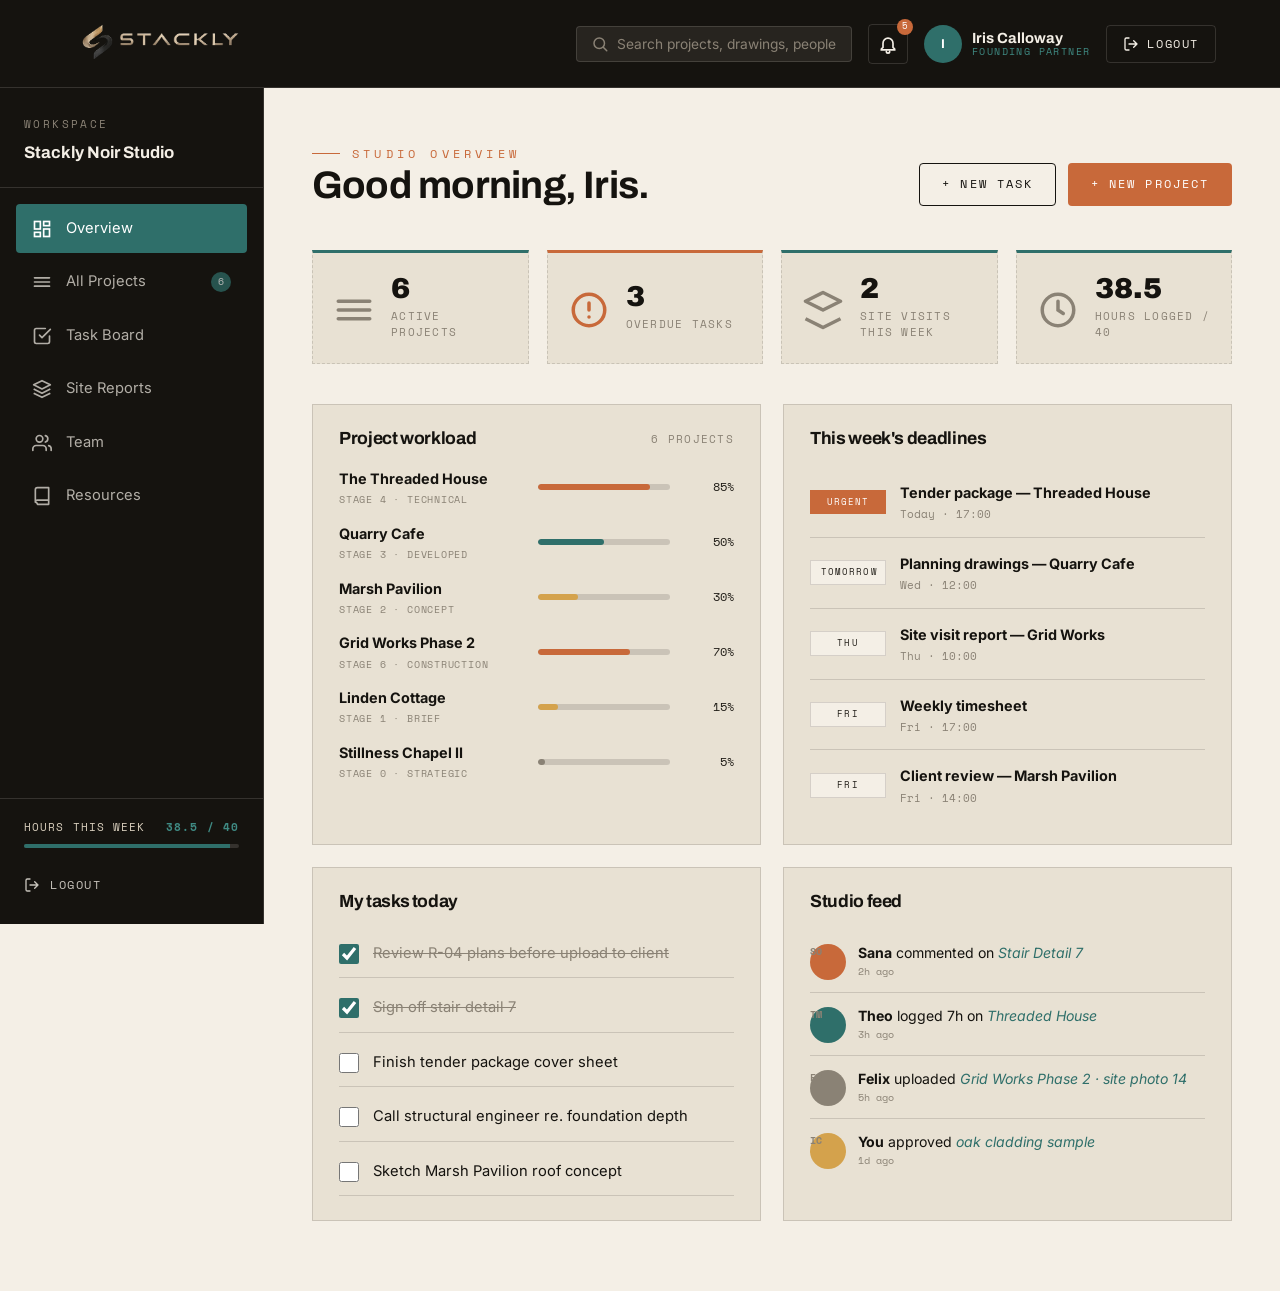
==== commit db495160: "." ====
--- a/architect-dashboard.html
+++ b/architect-dashboard.html
@@ -3,8 +3,8 @@
 <head>
 <meta charset="UTF-8" />
 <meta name="viewport" content="width=device-width, initial-scale=1.0" />
-<title>Architect Workspace — Atelier Noir</title>
-<meta name="description" content="Architect workspace for Atelier Noir — manage projects, tasks, site reports, team and studio resources." />
+<title>Architect Workspace — Stackly Noir</title>
+<meta name="description" content="Architect workspace for Stackly Noir — manage projects, tasks, site reports, team and studio resources." />
 <link rel="preconnect" href="https://fonts.googleapis.com" />
 <link rel="preconnect" href="https://fonts.gstatic.com" crossorigin />
 <link href="https://fonts.googleapis.com/css2?family=Archivo:wght@400;500;700;900&family=Inter:wght@300;400;500;600&family=Space+Mono:wght@400;700&display=swap" rel="stylesheet" />
@@ -18,9 +18,12 @@
   <button class="sidebar-toggle" id="sidebarToggle" aria-label="Toggle menu">
     <span></span><span></span><span></span>
   </button>
-  <a href="index.html" class="dash-brand">
-    <span class="brand-mark"></span>
-    <span class="brand-name">ATELIER NOIR<span>ARCHITECT WORKSPACE</span></span>
+  <a href="index.html" class="brand">
+    <img 
+     src="images/logooi.webp" 
+     alt="Stackly Noir Architecture"
+     class="brand-logo"
+    >
   </a>
   <div class="topbar-right">
     <div class="topbar-search">
@@ -57,7 +60,7 @@
   <aside class="dash-sidebar" id="dashSidebar">
     <div class="sb-head">
       <p class="sb-label">Workspace</p>
-      <p class="sb-project">Atelier Noir Studio</p>
+      <p class="sb-project">Stackly Noir Studio</p>
     </div>
     <nav class="sb-nav">
       <button class="sb-link active" data-module="overview">
--- a/css/theme.css
+++ b/css/theme.css
@@ -142,6 +142,27 @@
   padding: 12px var(--gut);
   border-bottom-color: var(--line);
 }
+
+.brand {
+  display: inline-flex;
+  align-items: center;
+  text-decoration: none;
+}
+
+.brand-logo {
+  display: block;
+  width: 190px;
+  height: auto;
+  object-fit: contain;
+}
+
+/* Mobile */
+@media (max-width: 600px) {
+  .brand-logo {
+    width: 155px;
+  }
+}
+
 .brand { display: flex; align-items: center; gap: 12px; color: var(--paper); }
 .brand-mark {
   width: 34px; height: 34px; position: relative;
@@ -344,3 +365,168 @@
   .footer-grid { grid-template-columns: 1fr; }
   .mobile-menu { width: 62vw; }
 }
+
+
+
+/* ============================================================
+   FOOTER SOCIAL ICONS
+   ============================================================ */
+
+.footer-social {
+  display: flex;
+  align-items: center;
+  gap: 9px;
+  margin-top: 26px;
+}
+
+.footer-social a {
+  width: 38px;
+  height: 38px;
+
+  display: flex;
+  align-items: center;
+  justify-content: center;
+
+  border: 1px solid rgba(244, 239, 230, 0.18);
+  background: transparent;
+
+  color: var(--paper);
+
+  font-size: 13px;
+  text-decoration: none;
+
+  transition:
+    background 0.3s ease,
+    border-color 0.3s ease,
+    color 0.3s ease,
+    transform 0.3s ease;
+}
+
+.footer-social a:hover {
+  background: var(--accent);
+  border-color: var(--accent);
+  color: #fff;
+
+  transform: translateY(-3px);
+}
+
+
+/* ============================================================
+   FOOTER NEWSLETTER
+   ============================================================ */
+
+.footer-newsletter {
+  max-width: 360px;
+  margin-top: 32px;
+}
+
+.footer-newsletter > span {
+  display: block;
+
+  margin-bottom: 12px;
+
+  color: var(--paper);
+
+  font-family: "Space Mono", monospace;
+  font-size: 10px;
+  font-weight: 700;
+  text-transform: uppercase;
+  letter-spacing: 0.14em;
+}
+
+.newsletter-form {
+  display: flex;
+  width: 100%;
+
+  border-bottom: 1px solid rgba(244, 239, 230, 0.28);
+}
+
+.newsletter-form input {
+  flex: 1;
+  min-width: 0;
+
+  height: 46px;
+
+  padding: 0 4px;
+
+  border: 0;
+  outline: none;
+  background: transparent;
+
+  color: var(--paper);
+
+  font-family: "Inter", sans-serif;
+  font-size: 13px;
+}
+
+.newsletter-form input::placeholder {
+  color: var(--stone);
+}
+
+.newsletter-form input:focus {
+  color: var(--paper);
+}
+
+.newsletter-form button {
+  width: 46px;
+  height: 46px;
+
+  flex-shrink: 0;
+
+  display: flex;
+  align-items: center;
+  justify-content: center;
+
+  border: 0;
+  background: transparent;
+
+  color: var(--paper);
+
+  font-size: 13px;
+
+  cursor: pointer;
+
+  transition:
+    color 0.3s ease,
+    transform 0.3s ease;
+}
+
+.newsletter-form button:hover {
+  color: var(--accent-2);
+  transform: translateX(4px);
+}
+
+.footer-newsletter > p {
+  margin: 12px 0 0;
+
+  max-width: 330px;
+
+  color: var(--stone);
+
+  font-family: "Inter", sans-serif;
+  font-size: 11px;
+  line-height: 1.6;
+}
+
+
+/* ============================================================
+   MOBILE
+   ============================================================ */
+
+@media (max-width: 600px) {
+
+  .footer-social {
+    margin-top: 22px;
+  }
+
+  .footer-social a {
+    width: 36px;
+    height: 36px;
+  }
+
+  .footer-newsletter {
+    max-width: 100%;
+    margin-top: 28px;
+  }
+
+}
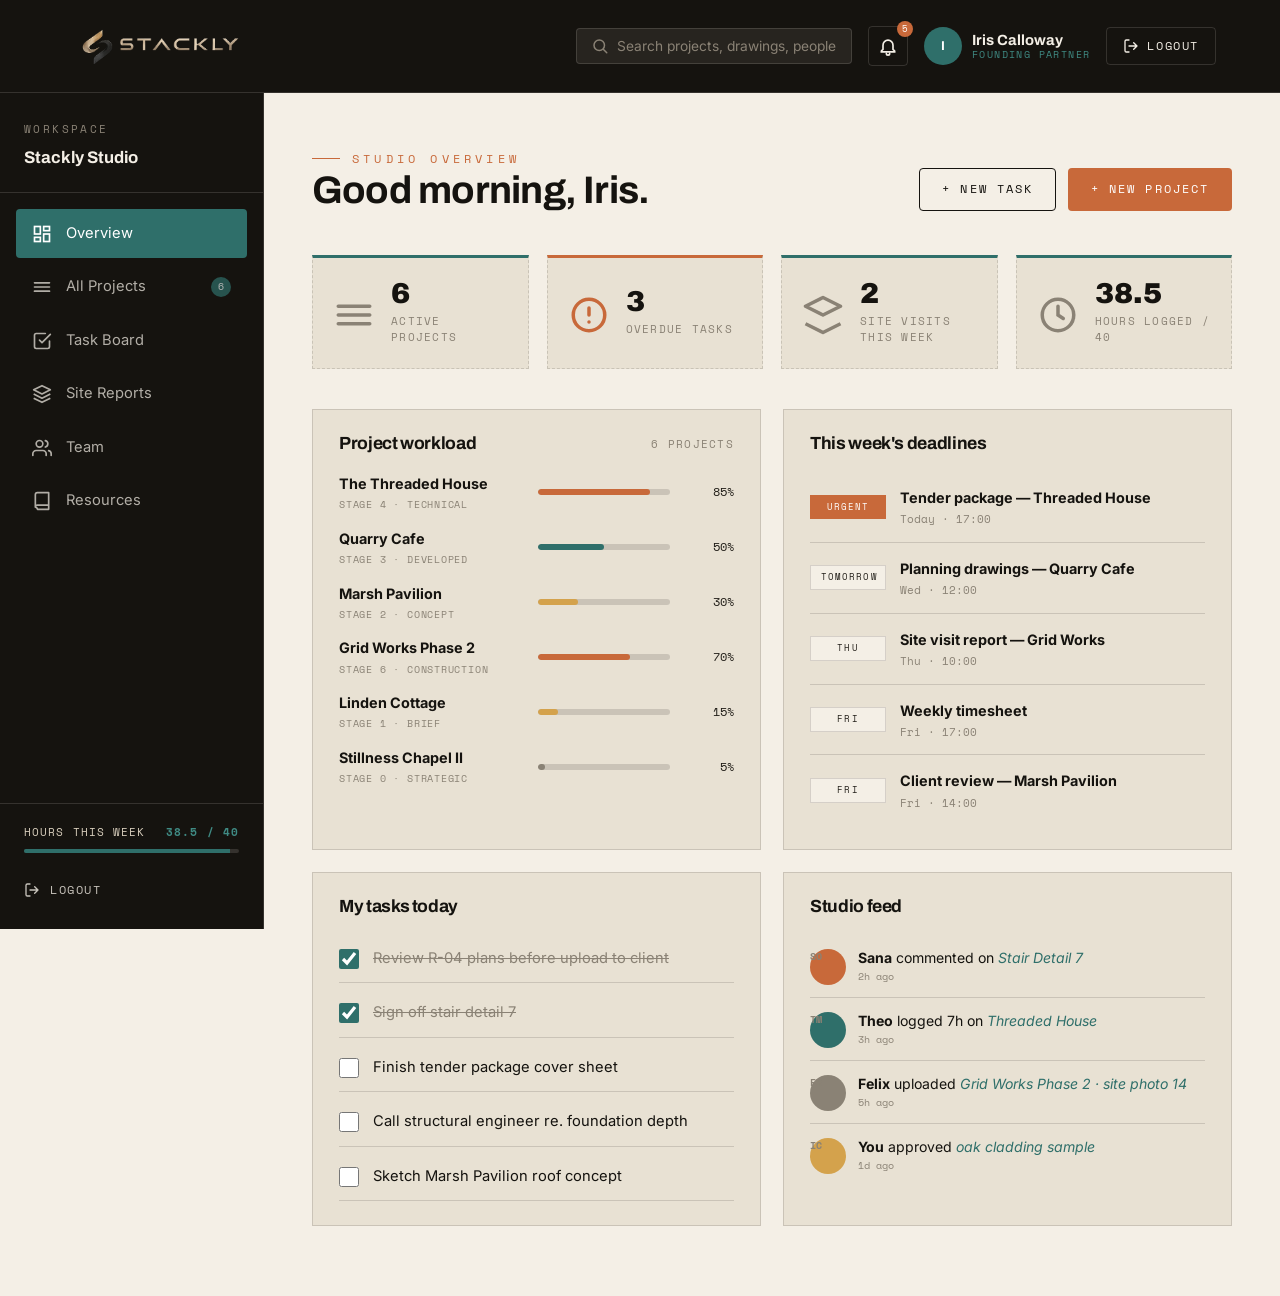
==== commit 39223536: "." ====
--- a/architect-dashboard.html
+++ b/architect-dashboard.html
@@ -3,8 +3,8 @@
 <head>
 <meta charset="UTF-8" />
 <meta name="viewport" content="width=device-width, initial-scale=1.0" />
-<title>Architect Workspace — Stackly Noir</title>
-<meta name="description" content="Architect workspace for Stackly Noir — manage projects, tasks, site reports, team and studio resources." />
+<title>Architect Workspace — Stackly </title>
+<meta name="description" content="Architect workspace for Stackly  — manage projects, tasks, site reports, team and studio resources." />
 <link rel="preconnect" href="https://fonts.googleapis.com" />
 <link rel="preconnect" href="https://fonts.gstatic.com" crossorigin />
 <link href="https://fonts.googleapis.com/css2?family=Archivo:wght@400;500;700;900&family=Inter:wght@300;400;500;600&family=Space+Mono:wght@400;700&display=swap" rel="stylesheet" />
@@ -21,7 +21,7 @@
   <a href="index.html" class="brand">
     <img 
      src="images/logooi.webp" 
-     alt="Stackly Noir Architecture"
+     alt="Stackly  Architecture"
      class="brand-logo"
     >
   </a>
@@ -60,7 +60,7 @@
   <aside class="dash-sidebar" id="dashSidebar">
     <div class="sb-head">
       <p class="sb-label">Workspace</p>
-      <p class="sb-project">Stackly Noir Studio</p>
+      <p class="sb-project">Stackly  Studio</p>
     </div>
     <nav class="sb-nav">
       <button class="sb-link active" data-module="overview">
--- a/css/theme.css
+++ b/css/theme.css
@@ -1,5 +1,5 @@
 /* ============================================================
-   ATELIER NOIR — Shared Theme
+   Stackly — Shared Theme
    Architecture studio website. Warm graphite + terracotta + cream.
    ============================================================ */
 
--- a/css/architect.css
+++ b/css/architect.css
@@ -1,5 +1,5 @@
 /* ============================================================
-   ARCHITECT DASHBOARD — Atelier Noir
+   ARCHITECT DASHBOARD — Stackly
    Shared theme + workspace layout. Card accent: deep teal on ink.
    Visually distinct from client dashboard (teal + dashed borders).
    ============================================================ */
@@ -331,3 +331,7 @@
   .res-mat-grid { grid-template-columns: 1fr; }
   .module-head-actions { width: 100%; }
 }
+
+.brand{
+    padding-top: 5px;
+}
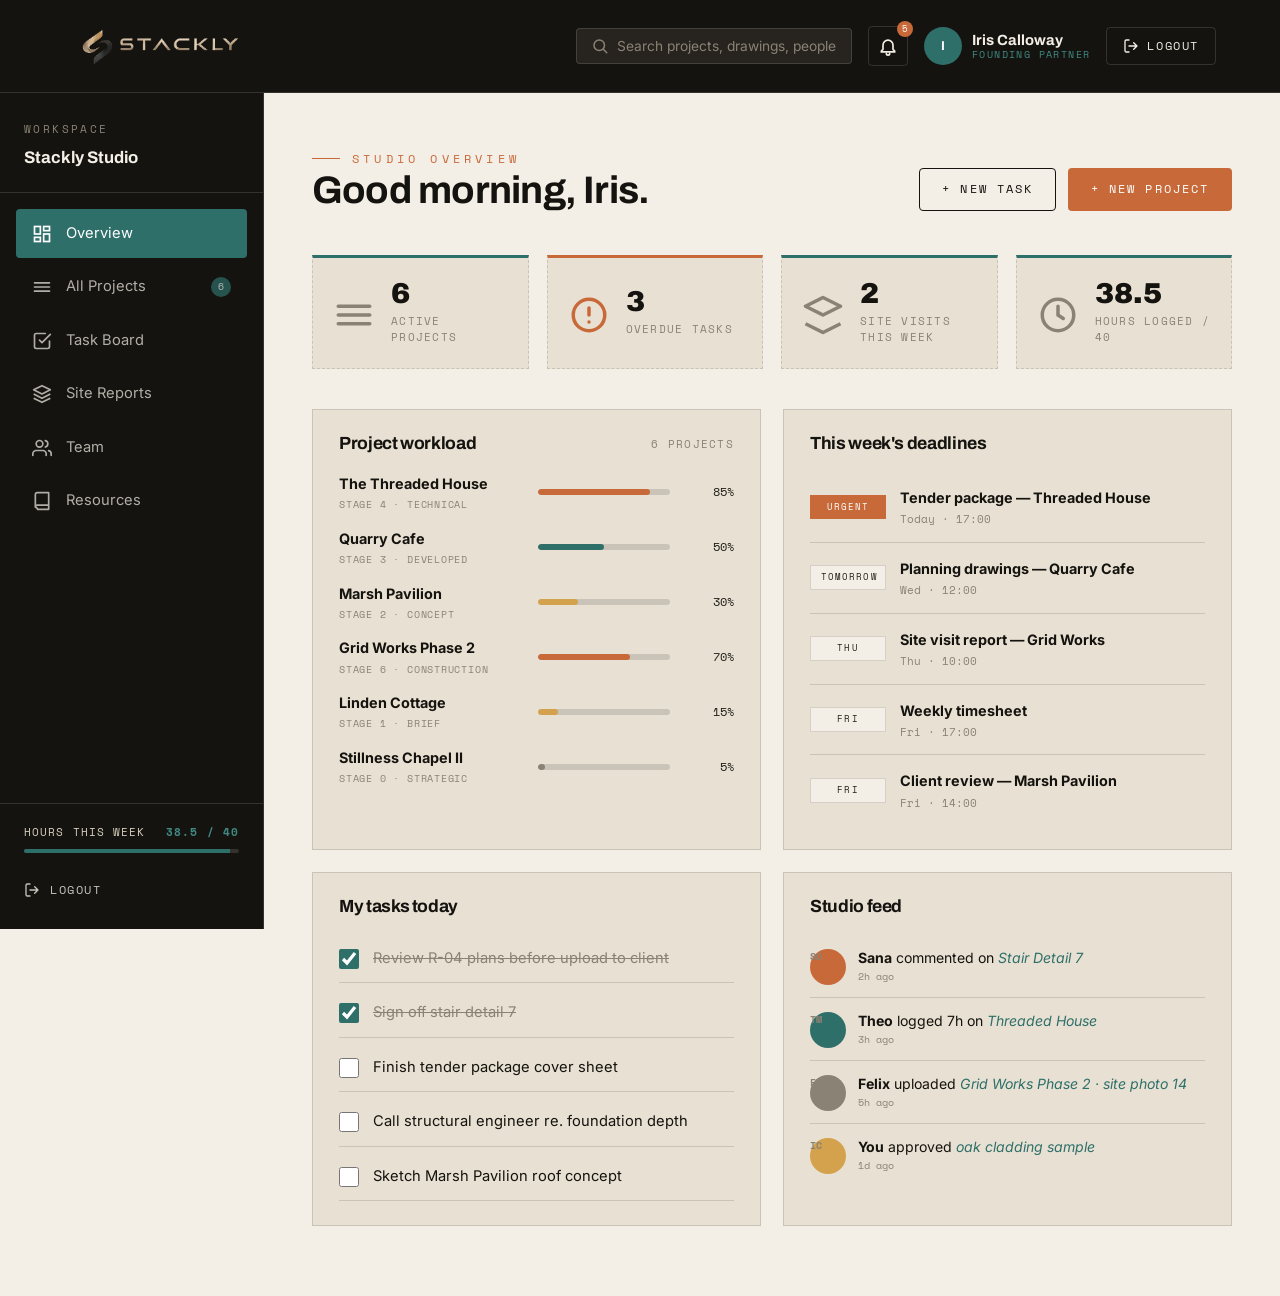
==== commit d22934bf: "." ====
--- a/architect-dashboard.html
+++ b/architect-dashboard.html
@@ -114,8 +114,8 @@
           <h1>Good morning, <span class="profileName">Iris</span>.</h1>
         </div>
         <div class="module-head-actions">
-          <button class="btn btn-outline btn-dark sm-btn" id="newTaskBtn">+ New task</button>
-          <button class="btn btn-solid sm-btn" id="newProjectBtn">+ New project</button>
+          <button class="btn btn-outline btn-dark sm-btn" id="newTaskBtn" onclick="location.href='dashboardError.html'">+ New task</button>
+          <button class="btn btn-solid sm-btn" id="newProjectBtn" onclick="location.href='dashboardError.html'">+ New project</button>
         </div>
       </div>
 
